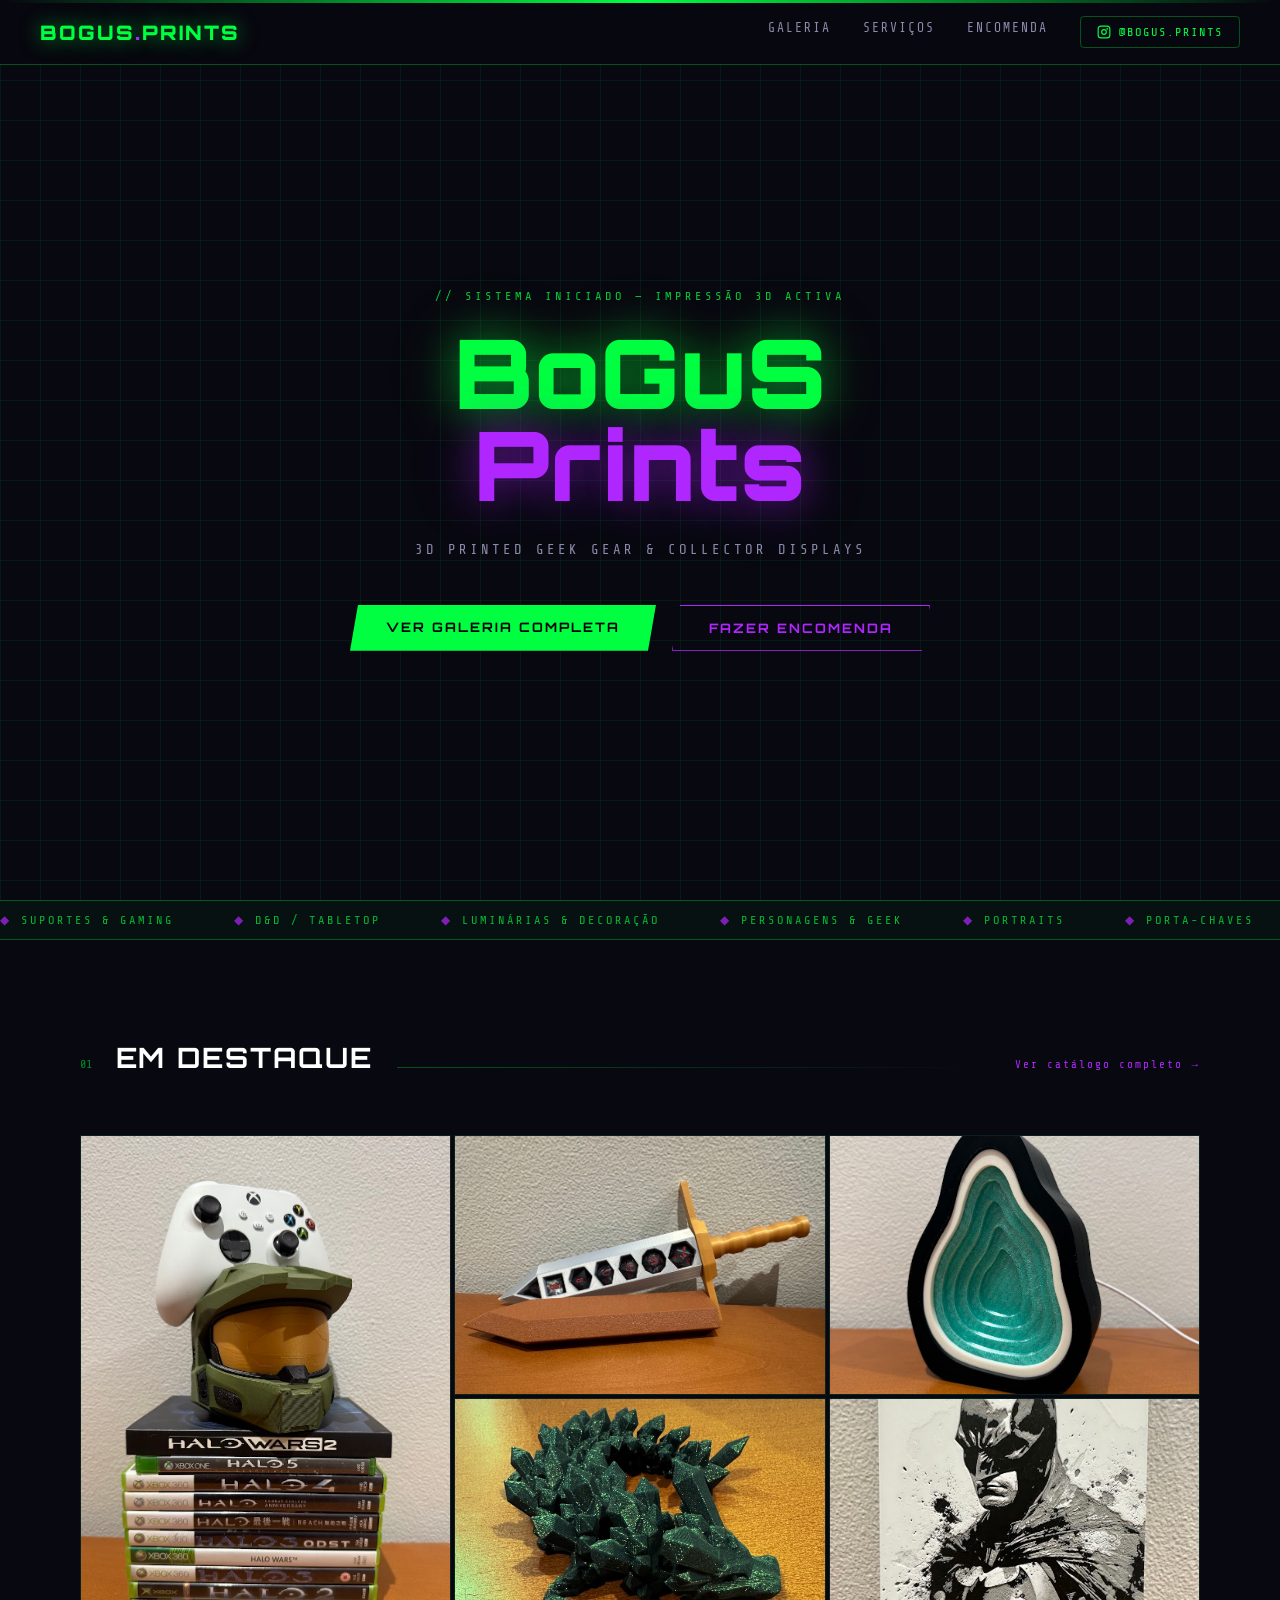
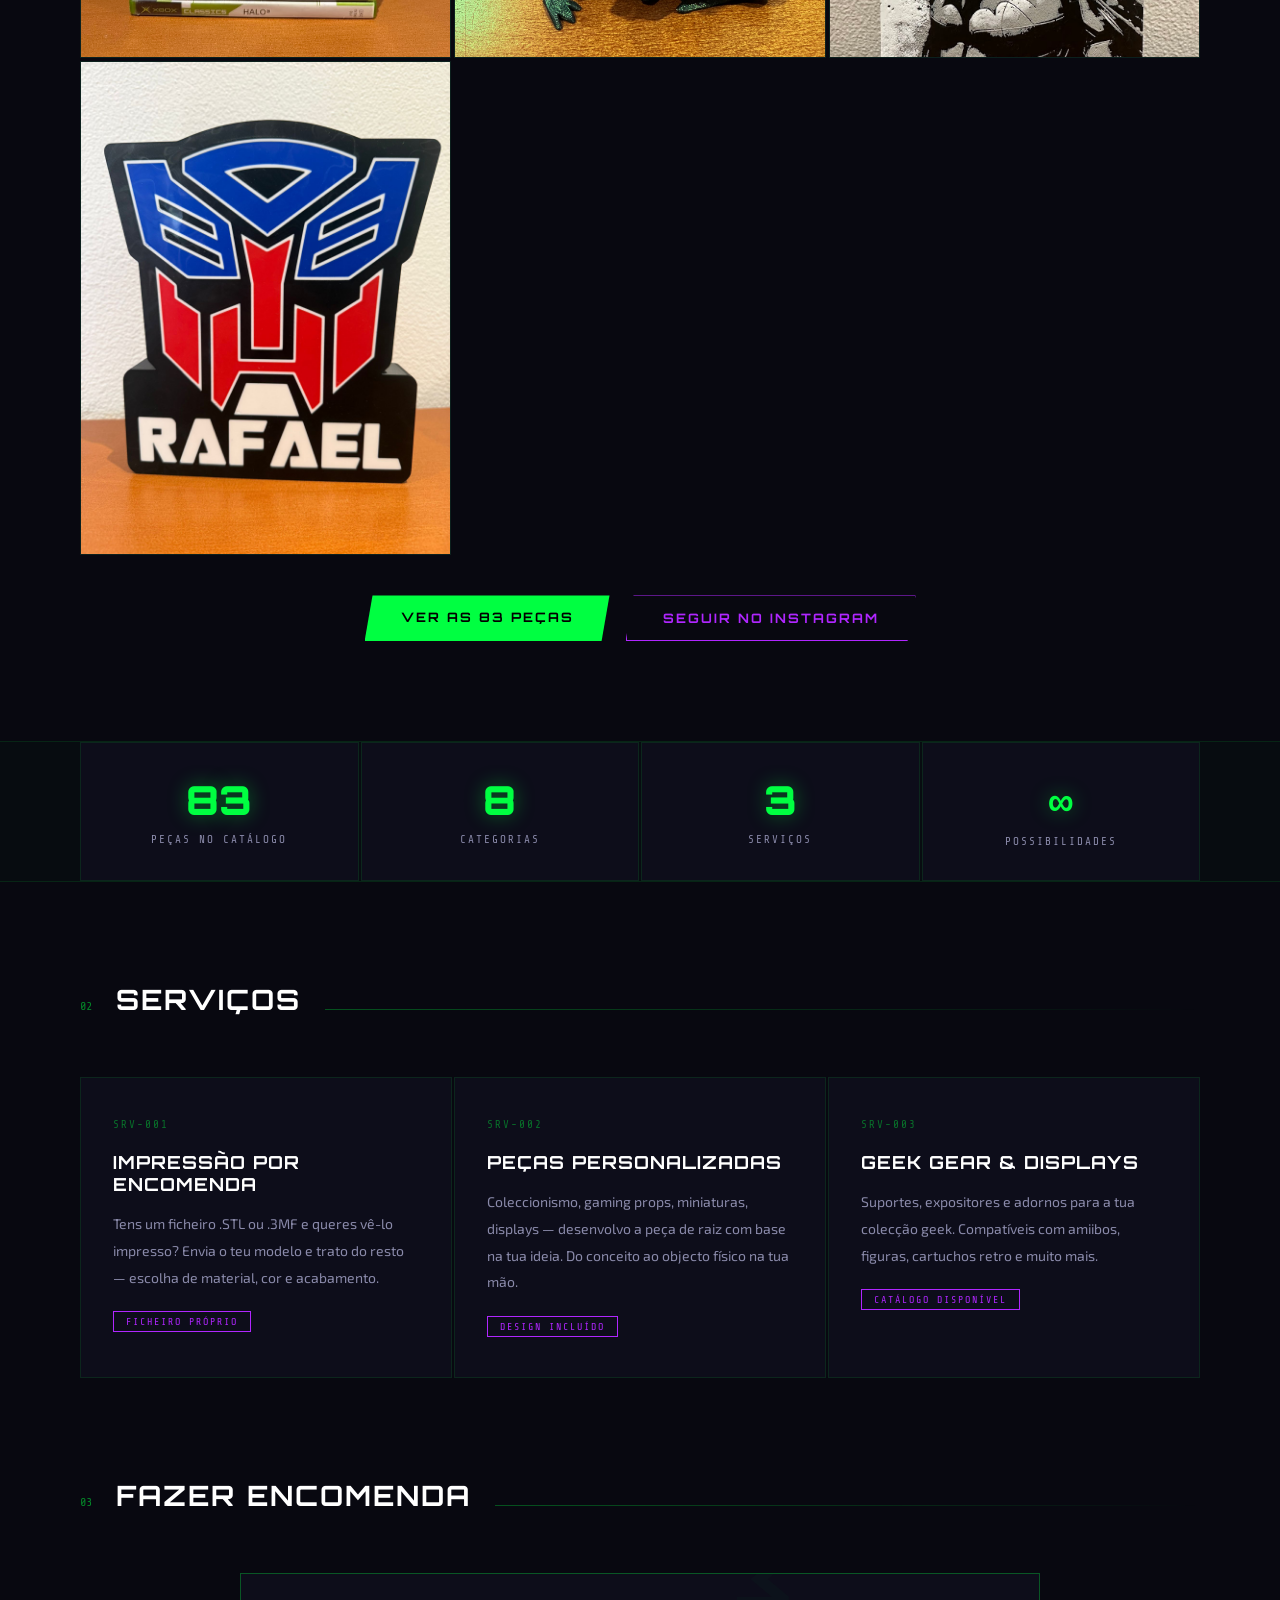
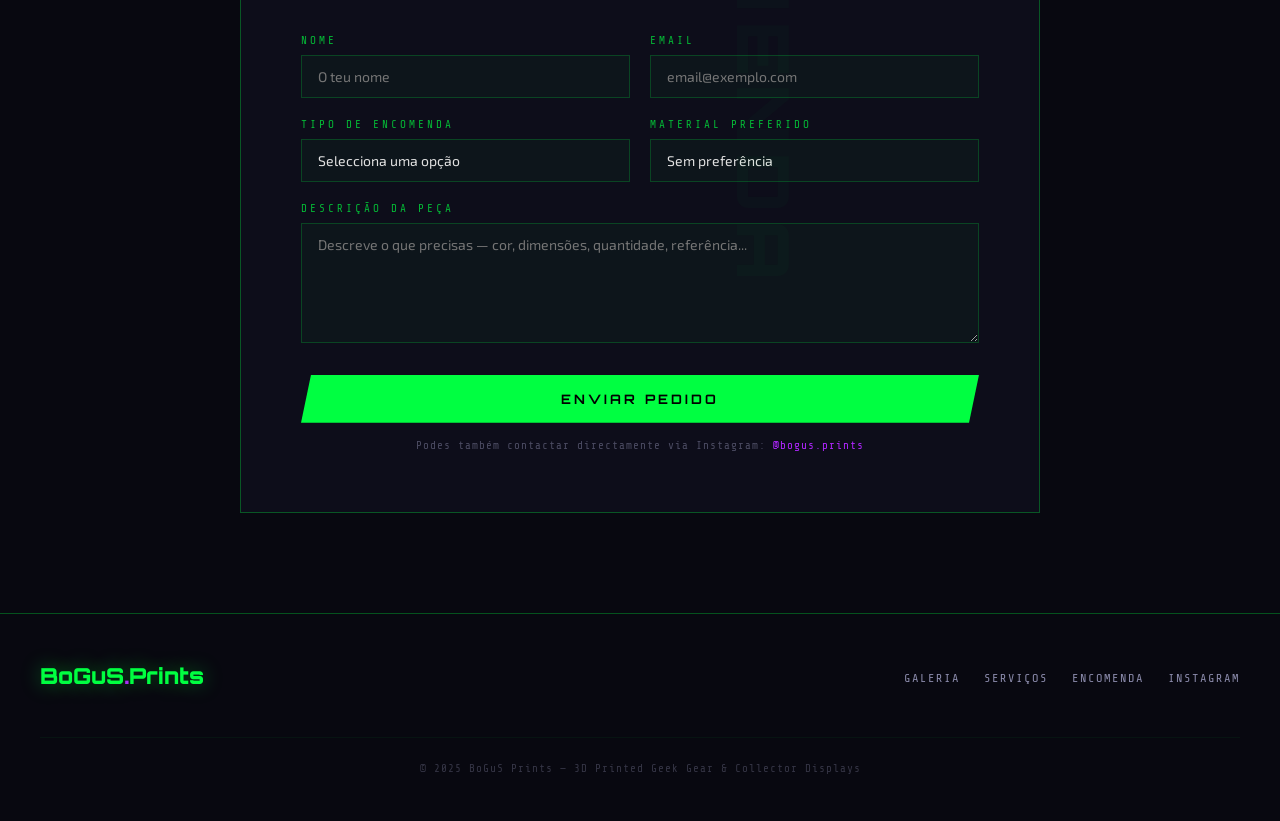
==== index.html @ c8125f7d "up" ====
<!DOCTYPE html>
<html lang="pt">
<head>
<meta charset="UTF-8">
<meta name="viewport" content="width=device-width, initial-scale=1.0">
<meta name="description" content="BoGuS Prints — 3D Printed Geek Gear & Collector Displays. Peças personalizadas, gaming props e coleccionismo em impressão 3D.">
<title>BoGuS Prints — 3D Printed Geek Gear</title>
<link href="https://fonts.googleapis.com/css2?family=Orbitron:wght@400;700;900&family=Share+Tech+Mono&family=Exo+2:wght@300;400;600&display=swap" rel="stylesheet">
<style>
  :root { --neon-green:#00FF41; --neon-purple:#B026FF; --dark-bg:#080810; --card-bg:#0d0d1a; --grid-color:rgba(0,255,65,.07); --border-glow:rgba(0,255,65,.3); --text-dim:#8a8aaa; }
  *{margin:0;padding:0;box-sizing:border-box} html{scroll-behavior:smooth}
  body{background:var(--dark-bg);color:#e0e0e0;font-family:'Exo 2',sans-serif;min-height:100vh;overflow-x:hidden}
  body::before{content:'';position:fixed;top:0;left:0;width:100%;height:100%;background-image:linear-gradient(var(--grid-color) 1px,transparent 1px),linear-gradient(90deg,var(--grid-color) 1px,transparent 1px);background-size:40px 40px;pointer-events:none;z-index:0}
  body::after{content:'';position:fixed;top:0;left:0;width:100%;height:3px;background:linear-gradient(90deg,transparent,var(--neon-green),transparent);animation:scan 4s linear infinite;pointer-events:none;z-index:999}
  @keyframes scan{0%{top:0;opacity:1}90%{opacity:.6}100%{top:100vh;opacity:0}}
  nav{position:fixed;top:0;width:100%;display:flex;justify-content:space-between;align-items:center;padding:16px 40px;background:rgba(8,8,16,.92);border-bottom:1px solid var(--border-glow);backdrop-filter:blur(10px);z-index:100}
  .nav-logo{font-family:'Orbitron',monospace;font-weight:900;font-size:20px;color:var(--neon-green);text-shadow:0 0 20px rgba(0,255,65,.6);letter-spacing:2px;text-decoration:none}
  .nav-logo span{color:var(--neon-purple)}
  nav ul{display:flex;list-style:none;gap:32px}
  nav a{font-family:'Share Tech Mono',monospace;color:var(--text-dim);text-decoration:none;font-size:13px;letter-spacing:2px;text-transform:uppercase;transition:color .2s}
  nav a:hover{color:var(--neon-green)}
  .nav-ig{display:flex;align-items:center;gap:8px;padding:8px 16px;border:1px solid var(--border-glow);border-radius:4px;color:var(--neon-green) !important;font-size:12px !important;transition:background .2s !important}
  .nav-ig:hover{background:rgba(0,255,65,.08) !important}
  .hero{position:relative;min-height:100vh;display:flex;flex-direction:column;justify-content:center;align-items:center;text-align:center;padding:120px 40px 80px;z-index:1}
  .hero-tag{font-family:'Share Tech Mono',monospace;color:var(--neon-green);font-size:12px;letter-spacing:4px;text-transform:uppercase;margin-bottom:24px;opacity:.8}
  .hero-title{font-family:'Orbitron',monospace;font-weight:900;font-size:clamp(52px,10vw,96px);line-height:.95;margin-bottom:8px}
  .hero-title .bogus{color:var(--neon-green);text-shadow:0 0 40px rgba(0,255,65,.5),0 0 80px rgba(0,255,65,.2);display:block;animation:glitch 6s infinite}
  .hero-title .prints{color:var(--neon-purple);text-shadow:0 0 40px rgba(176,38,255,.5),0 0 80px rgba(176,38,255,.2);display:block}
  @keyframes glitch{0%,95%{text-shadow:0 0 40px rgba(0,255,65,.5),0 0 80px rgba(0,255,65,.2)}96%{text-shadow:-2px 0 var(--neon-purple),2px 0 var(--neon-green);transform:translateX(2px)}97%{text-shadow:2px 0 var(--neon-purple),-2px 0 var(--neon-green);transform:translateX(-2px)}100%{text-shadow:0 0 40px rgba(0,255,65,.5),0 0 80px rgba(0,255,65,.2);transform:translateX(0)}}
  .hero-sub{font-family:'Share Tech Mono',monospace;font-size:14px;color:var(--text-dim);letter-spacing:3px;text-transform:uppercase;margin:24px 0 48px}
  .hero-cta{display:flex;gap:16px;flex-wrap:wrap;justify-content:center}
  .btn-primary{padding:14px 36px;background:var(--neon-green);color:#000;font-family:'Orbitron',monospace;font-weight:700;font-size:13px;letter-spacing:2px;text-transform:uppercase;text-decoration:none;border:none;cursor:pointer;display:inline-block;clip-path:polygon(8px 0%,100% 0%,calc(100% - 8px) 100%,0% 100%);transition:box-shadow .2s}
  .btn-primary:hover{box-shadow:0 0 30px rgba(0,255,65,.5)}
  .btn-outline{padding:14px 36px;background:transparent;color:var(--neon-purple);font-family:'Orbitron',monospace;font-weight:700;font-size:13px;letter-spacing:2px;text-transform:uppercase;text-decoration:none;border:1px solid var(--neon-purple);cursor:pointer;display:inline-block;clip-path:polygon(8px 0%,100% 0%,calc(100% - 8px) 100%,0% 100%);transition:background .2s}
  .btn-outline:hover{background:rgba(176,38,255,.1)}
  .ticker{position:relative;z-index:1;background:rgba(0,255,65,.04);border-top:1px solid var(--border-glow);border-bottom:1px solid var(--border-glow);padding:12px 0;overflow:hidden}
  .ticker-inner{display:flex;gap:60px;animation:ticker 25s linear infinite;white-space:nowrap;width:max-content}
  .ticker-item{font-family:'Share Tech Mono',monospace;font-size:12px;letter-spacing:3px;color:var(--neon-green);text-transform:uppercase;opacity:.7}
  .ticker-item::before{content:'◆ ';color:var(--neon-purple)}
  @keyframes ticker{0%{transform:translateX(0)}100%{transform:translateX(-50%)}}
  .section-wrap{position:relative;z-index:1;max-width:1200px;margin:0 auto;padding:100px 40px}
  .section-header{margin-bottom:60px;display:flex;align-items:baseline;gap:24px;flex-wrap:wrap}
  .section-num{font-family:'Share Tech Mono',monospace;font-size:12px;color:var(--neon-green);opacity:.5}
  .section-title{font-family:'Orbitron',monospace;font-weight:700;font-size:28px;color:#fff;letter-spacing:2px;text-transform:uppercase}
  .section-line{flex:1;min-width:40px;height:1px;background:linear-gradient(90deg,var(--border-glow),transparent)}
  .section-link{font-family:'Share Tech Mono',monospace;font-size:11px;color:var(--neon-purple);text-decoration:none;white-space:nowrap;letter-spacing:2px;transition:opacity .2s}
  .section-link:hover{opacity:.7}

  /* DESTAQUE GRID */
  .destaque-grid{display:grid;grid-template-columns:repeat(3,1fr);grid-template-rows:repeat(2,260px);gap:3px}
  .destaque-item{position:relative;background:var(--card-bg);border:1px solid rgba(0,255,65,.08);overflow:hidden;cursor:pointer;transition:border-color .3s}
  .destaque-item:first-child{grid-row:span 2}
  .destaque-item:hover{border-color:var(--border-glow)}
  .destaque-item img{width:100%;height:100%;object-fit:cover;display:block;transition:transform .4s}
  .destaque-item:hover img{transform:scale(1.06)}
  .destaque-overlay{position:absolute;inset:0;background:rgba(8,8,16,.8);display:flex;flex-direction:column;align-items:center;justify-content:center;gap:6px;opacity:0;transition:opacity .3s}
  .destaque-item:hover .destaque-overlay{opacity:1}
  .destaque-cat{font-family:'Share Tech Mono',monospace;font-size:10px;color:var(--neon-purple);letter-spacing:3px;text-transform:uppercase}
  .destaque-title{font-family:'Orbitron',monospace;font-size:14px;color:var(--neon-green);letter-spacing:1px;text-transform:uppercase;text-align:center;padding:0 12px}
  .destaque-cta{text-align:center;margin-top:40px;display:flex;gap:16px;justify-content:center;flex-wrap:wrap}

  /* STATS */
  .stats-grid{display:grid;grid-template-columns:repeat(4,1fr);gap:2px;margin-bottom:0}
  .stat-card{background:var(--card-bg);border:1px solid rgba(0,255,65,.1);padding:32px 24px;text-align:center}
  .stat-num{font-family:'Orbitron',monospace;font-weight:900;font-size:40px;color:var(--neon-green);text-shadow:0 0 20px rgba(0,255,65,.4)}
  .stat-label{font-family:'Share Tech Mono',monospace;font-size:11px;color:var(--text-dim);letter-spacing:2px;text-transform:uppercase;margin-top:8px}

  /* SERVICES */
  .services-grid{display:grid;grid-template-columns:repeat(auto-fill,minmax(300px,1fr));gap:2px}
  .service-card{background:var(--card-bg);border:1px solid rgba(0,255,65,.1);padding:40px 32px;position:relative;transition:border-color .3s;overflow:hidden}
  .service-card::before{content:'';position:absolute;top:0;left:0;width:3px;height:0;background:var(--neon-green);transition:height .4s ease}
  .service-card:hover{border-color:var(--border-glow)}
  .service-card:hover::before{height:100%}
  .service-num{font-family:'Share Tech Mono',monospace;font-size:11px;color:var(--neon-green);opacity:.4;letter-spacing:2px;margin-bottom:20px}
  .service-title{font-family:'Orbitron',monospace;font-weight:700;font-size:18px;color:#fff;letter-spacing:1px;text-transform:uppercase;margin-bottom:16px}
  .service-desc{font-size:14px;color:var(--text-dim);line-height:1.9}
  .service-tag{display:inline-block;margin-top:20px;padding:4px 12px;border:1px solid var(--neon-purple);font-family:'Share Tech Mono',monospace;font-size:10px;color:var(--neon-purple);letter-spacing:2px;text-transform:uppercase}

  /* ORDER */
  .order-box{background:var(--card-bg);border:1px solid var(--border-glow);padding:60px;position:relative;overflow:hidden;max-width:800px;margin:0 auto}
  .order-box::after{content:'ENCOMENDA';position:absolute;right:-30px;top:50%;transform:rotate(90deg) translateX(-50%);font-family:'Orbitron',monospace;font-size:72px;font-weight:900;color:rgba(0,255,65,.025);letter-spacing:8px;white-space:nowrap;pointer-events:none}
  .form-row{display:grid;grid-template-columns:1fr 1fr;gap:20px;margin-bottom:20px}
  .form-group{display:flex;flex-direction:column;gap:8px}
  .form-group.full{grid-column:1/-1}
  label{font-family:'Share Tech Mono',monospace;font-size:11px;color:var(--neon-green);letter-spacing:3px;text-transform:uppercase;opacity:.7}
  input,textarea,select{background:rgba(0,255,65,.03);border:1px solid rgba(0,255,65,.2);color:#e0e0e0;padding:12px 16px;font-family:'Exo 2',sans-serif;font-size:14px;outline:none;transition:border-color .2s;width:100%;appearance:none}
  input:focus,textarea:focus,select:focus{border-color:var(--neon-green);background:rgba(0,255,65,.05)}
  select option{background:#0d0d1a;color:#e0e0e0}
  textarea{height:120px;resize:vertical}
  .submit-btn{margin-top:32px;padding:16px 48px;background:var(--neon-green);color:#000;font-family:'Orbitron',monospace;font-weight:700;font-size:13px;letter-spacing:3px;text-transform:uppercase;border:none;cursor:pointer;clip-path:polygon(10px 0%,100% 0%,calc(100% - 10px) 100%,0% 100%);transition:box-shadow .2s;width:100%}
  .submit-btn:hover{box-shadow:0 0 40px rgba(0,255,65,.4)}
  .form-note{margin-top:16px;font-family:'Share Tech Mono',monospace;font-size:11px;color:rgba(138,138,170,.5);text-align:center;letter-spacing:1px}
  footer{position:relative;z-index:1;border-top:1px solid var(--border-glow);padding:48px 40px;display:flex;justify-content:space-between;align-items:center;flex-wrap:wrap;gap:24px}
  .footer-logo{font-family:'Orbitron',monospace;font-weight:900;font-size:22px;color:var(--neon-green);text-shadow:0 0 20px rgba(0,255,65,.4);text-decoration:none}
  .footer-logo span{color:var(--neon-purple)}
  .footer-links{display:flex;gap:24px;list-style:none;flex-wrap:wrap}
  .footer-links a{font-family:'Share Tech Mono',monospace;font-size:12px;color:var(--text-dim);text-decoration:none;letter-spacing:2px;text-transform:uppercase;transition:color .2s}
  .footer-links a:hover{color:var(--neon-green)}
  .footer-copy{font-family:'Share Tech Mono',monospace;font-size:11px;color:rgba(138,138,170,.35);letter-spacing:1px;width:100%;text-align:center;margin-top:24px;border-top:1px solid rgba(0,255,65,.05);padding-top:24px}
  .toast{position:fixed;bottom:32px;right:32px;background:var(--card-bg);border:1px solid var(--neon-green);padding:16px 24px;font-family:'Share Tech Mono',monospace;font-size:13px;color:var(--neon-green);letter-spacing:1px;z-index:9999;transform:translateY(100px);opacity:0;transition:all .3s}
  .toast.show{transform:translateY(0);opacity:1}
  @media(max-width:768px){
    nav{padding:12px 20px} nav ul{display:none}
    .section-wrap{padding:60px 20px}
    .destaque-grid{grid-template-columns:1fr 1fr;grid-template-rows:auto}
    .destaque-item:first-child{grid-row:span 1}
    .stats-grid{grid-template-columns:repeat(2,1fr)}
    .order-box{padding:32px 20px} .order-box::after{display:none}
    .form-row{grid-template-columns:1fr}
    footer{padding:32px 20px}
  }
  @media(max-width:480px){.destaque-grid{grid-template-columns:1fr}}
</style>
</head>
<body>

<nav>
  <a href="#" class="nav-logo">BoGuS<span>.</span>Prints</a>
  <ul>
    <li><a href="galeria.html">Galeria</a></li>
    <li><a href="#servicos">Serviços</a></li>
    <li><a href="#encomenda">Encomenda</a></li>
    <li>
      <a href="https://www.instagram.com/bogus.prints/" target="_blank" rel="noopener" class="nav-ig">
        <svg width="14" height="14" viewBox="0 0 24 24" fill="none" stroke="currentColor" stroke-width="2"><rect x="2" y="2" width="20" height="20" rx="5"/><circle cx="12" cy="12" r="4"/><circle cx="17.5" cy="6.5" r="1.5" fill="currentColor" stroke="none"/></svg>
        @bogus.prints
      </a>
    </li>
  </ul>
</nav>

<section class="hero">
  <p class="hero-tag">// Sistema iniciado — impressão 3D activa</p>
  <h1 class="hero-title"><span class="bogus">BoGuS</span><span class="prints">Prints</span></h1>
  <p class="hero-sub">3D Printed Geek Gear &amp; Collector Displays</p>
  <div class="hero-cta">
    <a href="galeria.html" class="btn-primary">Ver Galeria Completa</a>
    <a href="#encomenda" class="btn-outline">Fazer Encomenda</a>
  </div>
</section>

<div class="ticker">
  <div class="ticker-inner">
    <span class="ticker-item">Suportes & Gaming</span><span class="ticker-item">D&D / Tabletop</span>
    <span class="ticker-item">Luminárias & Decoração</span><span class="ticker-item">Personagens & Geek</span>
    <span class="ticker-item">Portraits</span><span class="ticker-item">Porta-chaves</span>
    <span class="ticker-item">Presentes Personalizados</span><span class="ticker-item">83 Peças no Catálogo</span>
    <span class="ticker-item">Suportes & Gaming</span><span class="ticker-item">D&D / Tabletop</span>
    <span class="ticker-item">Luminárias & Decoração</span><span class="ticker-item">Personagens & Geek</span>
    <span class="ticker-item">Portraits</span><span class="ticker-item">Porta-chaves</span>
    <span class="ticker-item">Presentes Personalizados</span><span class="ticker-item">83 Peças no Catálogo</span>
  </div>
</div>

<!-- DESTAQUES -->
<div class="section-wrap">
  <div class="section-header">
    <span class="section-num">01</span>
    <h2 class="section-title">Em Destaque</h2>
    <div class="section-line"></div>
    <a href="galeria.html" class="section-link">Ver catálogo completo →</a>
  </div>
  <div class="destaque-grid" id="destaque-grid">
    <div style="grid-column:1/-1;padding:60px;text-align:center;font-family:'Share Tech Mono',monospace;font-size:13px;color:var(--text-dim);letter-spacing:2px;">A carregar destaques...</div>
  </div>
  <div class="destaque-cta">
    <a href="galeria.html" class="btn-primary">Ver as 83 Peças</a>
    <a href="https://www.instagram.com/bogus.prints/" target="_blank" rel="noopener" class="btn-outline">Seguir no Instagram</a>
  </div>
</div>

<!-- STATS -->
<div style="position:relative;z-index:1;background:rgba(0,255,65,.02);border-top:1px solid rgba(0,255,65,.1);border-bottom:1px solid rgba(0,255,65,.1);padding:0;">
  <div style="max-width:1200px;margin:0 auto;padding:0 40px;">
    <div class="stats-grid">
      <div class="stat-card"><div class="stat-num">83</div><div class="stat-label">Peças no catálogo</div></div>
      <div class="stat-card"><div class="stat-num">8</div><div class="stat-label">Categorias</div></div>
      <div class="stat-card"><div class="stat-num">3</div><div class="stat-label">Serviços</div></div>
      <div class="stat-card"><div class="stat-num">∞</div><div class="stat-label">Possibilidades</div></div>
    </div>
  </div>
</div>

<!-- SERVIÇOS -->
<div id="servicos" class="section-wrap">
  <div class="section-header">
    <span class="section-num">02</span>
    <h2 class="section-title">Serviços</h2>
    <div class="section-line"></div>
  </div>
  <div class="services-grid">
    <div class="service-card">
      <p class="service-num">SRV-001</p>
      <h3 class="service-title">Impressão por Encomenda</h3>
      <p class="service-desc">Tens um ficheiro .STL ou .3MF e queres vê-lo impresso? Envia o teu modelo e trato do resto — escolha de material, cor e acabamento.</p>
      <span class="service-tag">Ficheiro próprio</span>
    </div>
    <div class="service-card">
      <p class="service-num">SRV-002</p>
      <h3 class="service-title">Peças Personalizadas</h3>
      <p class="service-desc">Coleccionismo, gaming props, miniaturas, displays — desenvolvo a peça de raiz com base na tua ideia. Do conceito ao objecto físico na tua mão.</p>
      <span class="service-tag">Design incluído</span>
    </div>
    <div class="service-card">
      <p class="service-num">SRV-003</p>
      <h3 class="service-title">Geek Gear &amp; Displays</h3>
      <p class="service-desc">Suportes, expositores e adornos para a tua colecção geek. Compatíveis com amiibos, figuras, cartuchos retro e muito mais.</p>
      <span class="service-tag">Catálogo disponível</span>
    </div>
  </div>
</div>

<!-- ENCOMENDA -->
<div id="encomenda" class="section-wrap" style="padding-top:0;">
  <div class="section-header">
    <span class="section-num">03</span>
    <h2 class="section-title">Fazer Encomenda</h2>
    <div class="section-line"></div>
  </div>
  <div class="order-box">
    <div class="form-row">
      <div class="form-group"><label for="nome">Nome</label><input type="text" id="nome" placeholder="O teu nome" autocomplete="name"></div>
      <div class="form-group"><label for="email">Email</label><input type="email" id="email" placeholder="email@exemplo.com" autocomplete="email"></div>
    </div>
    <div class="form-row">
      <div class="form-group">
        <label for="tipo">Tipo de Encomenda</label>
        <select id="tipo">
          <option value="">Selecciona uma opção</option>
          <option>Impressão de ficheiro próprio</option>
          <option>Peça personalizada</option>
          <option>Geek Gear / Display</option>
          <option>Outro</option>
        </select>
      </div>
      <div class="form-group">
        <label for="material">Material Preferido</label>
        <select id="material">
          <option value="">Sem preferência</option>
          <option>PLA</option><option>PETG</option><option>ABS</option><option>TPU (Flexível)</option><option>ASA</option>
        </select>
      </div>
    </div>
    <div class="form-group full" style="margin-bottom:0;">
      <label for="descricao">Descrição da Peça</label>
      <textarea id="descricao" placeholder="Descreve o que precisas — cor, dimensões, quantidade, referência..."></textarea>
    </div>
    <button class="submit-btn" onclick="submitOrder()">Enviar Pedido</button>
    <p class="form-note">Podes também contactar directamente via Instagram: <a href="https://www.instagram.com/bogus.prints/" target="_blank" rel="noopener" style="color:var(--neon-purple);text-decoration:none;">@bogus.prints</a></p>
  </div>
</div>

<footer>
  <a href="#" class="footer-logo">BoGuS<span>.</span>Prints</a>
  <ul class="footer-links">
    <li><a href="galeria.html">Galeria</a></li>
    <li><a href="#servicos">Serviços</a></li>
    <li><a href="#encomenda">Encomenda</a></li>
    <li><a href="https://www.instagram.com/bogus.prints/" target="_blank" rel="noopener">Instagram</a></li>
  </ul>
  <p class="footer-copy">© 2025 BoGuS Prints — 3D Printed Geek Gear &amp; Collector Displays</p>
</footer>

<div class="toast" id="toast">Pedido preparado! A redirecionar para Instagram...</div>

<script>
const DESTAQUES = [
  { ficheiro:'Capacete-Halo-Suporte-Controlos.jpg', titulo:'Capacete Halo', categoria:'Suportes & Gaming' },
  { ficheiro:'D&D-Espada-Dados.jpg',                titulo:'D&D Espada de Dados', categoria:'D&D / Tabletop' },
  { ficheiro:'Candeeiro-Geode.jpg',                 titulo:'Candeeiro Geode', categoria:'Luminárias & Decoração' },
  { ficheiro:'Cristal-Dragon.jpg',                  titulo:'Cristal Dragon', categoria:'Personagens & Geek' },
  { ficheiro:'Portrait-Batman.jpg',                 titulo:'Portrait Batman', categoria:'Portraits' },
  { ficheiro:'Luminaria-Transformers-Personalizavel.jpg', titulo:'Luminária Transformers', categoria:'Luminárias & Decoração' }
];

function carregarDestaques() {
  const grid = document.getElementById('destaque-grid');
  grid.innerHTML = '';
  DESTAQUES.forEach((item, idx) => {
    const div = document.createElement('div');
    div.className = 'destaque-item';
    if (idx === 0) div.style.gridRow = 'span 2';
    div.innerHTML = `
      <img src="img/${item.ficheiro}" alt="${item.titulo}" loading="lazy">
      <div class="destaque-overlay">
        <span class="destaque-cat">${item.categoria}</span>
        <span class="destaque-title">${item.titulo}</span>
      </div>`;
    div.addEventListener('click', () => { window.location.href = 'galeria.html'; });
    grid.appendChild(div);
  });
}

function submitOrder() {
  const nome  = document.getElementById('nome').value.trim();
  const email = document.getElementById('email').value.trim();
  const tipo  = document.getElementById('tipo').value;
  const desc  = document.getElementById('descricao').value.trim();
  if (!nome || !email || !tipo || !desc) { alert('Por favor preenche todos os campos obrigatórios.'); return; }
  const toast = document.getElementById('toast');
  toast.classList.add('show');
  setTimeout(() => { toast.classList.remove('show'); window.open('https://www.instagram.com/bogus.prints/', '_blank'); }, 1800);
}

carregarDestaques();
</script>
</body>
</html>
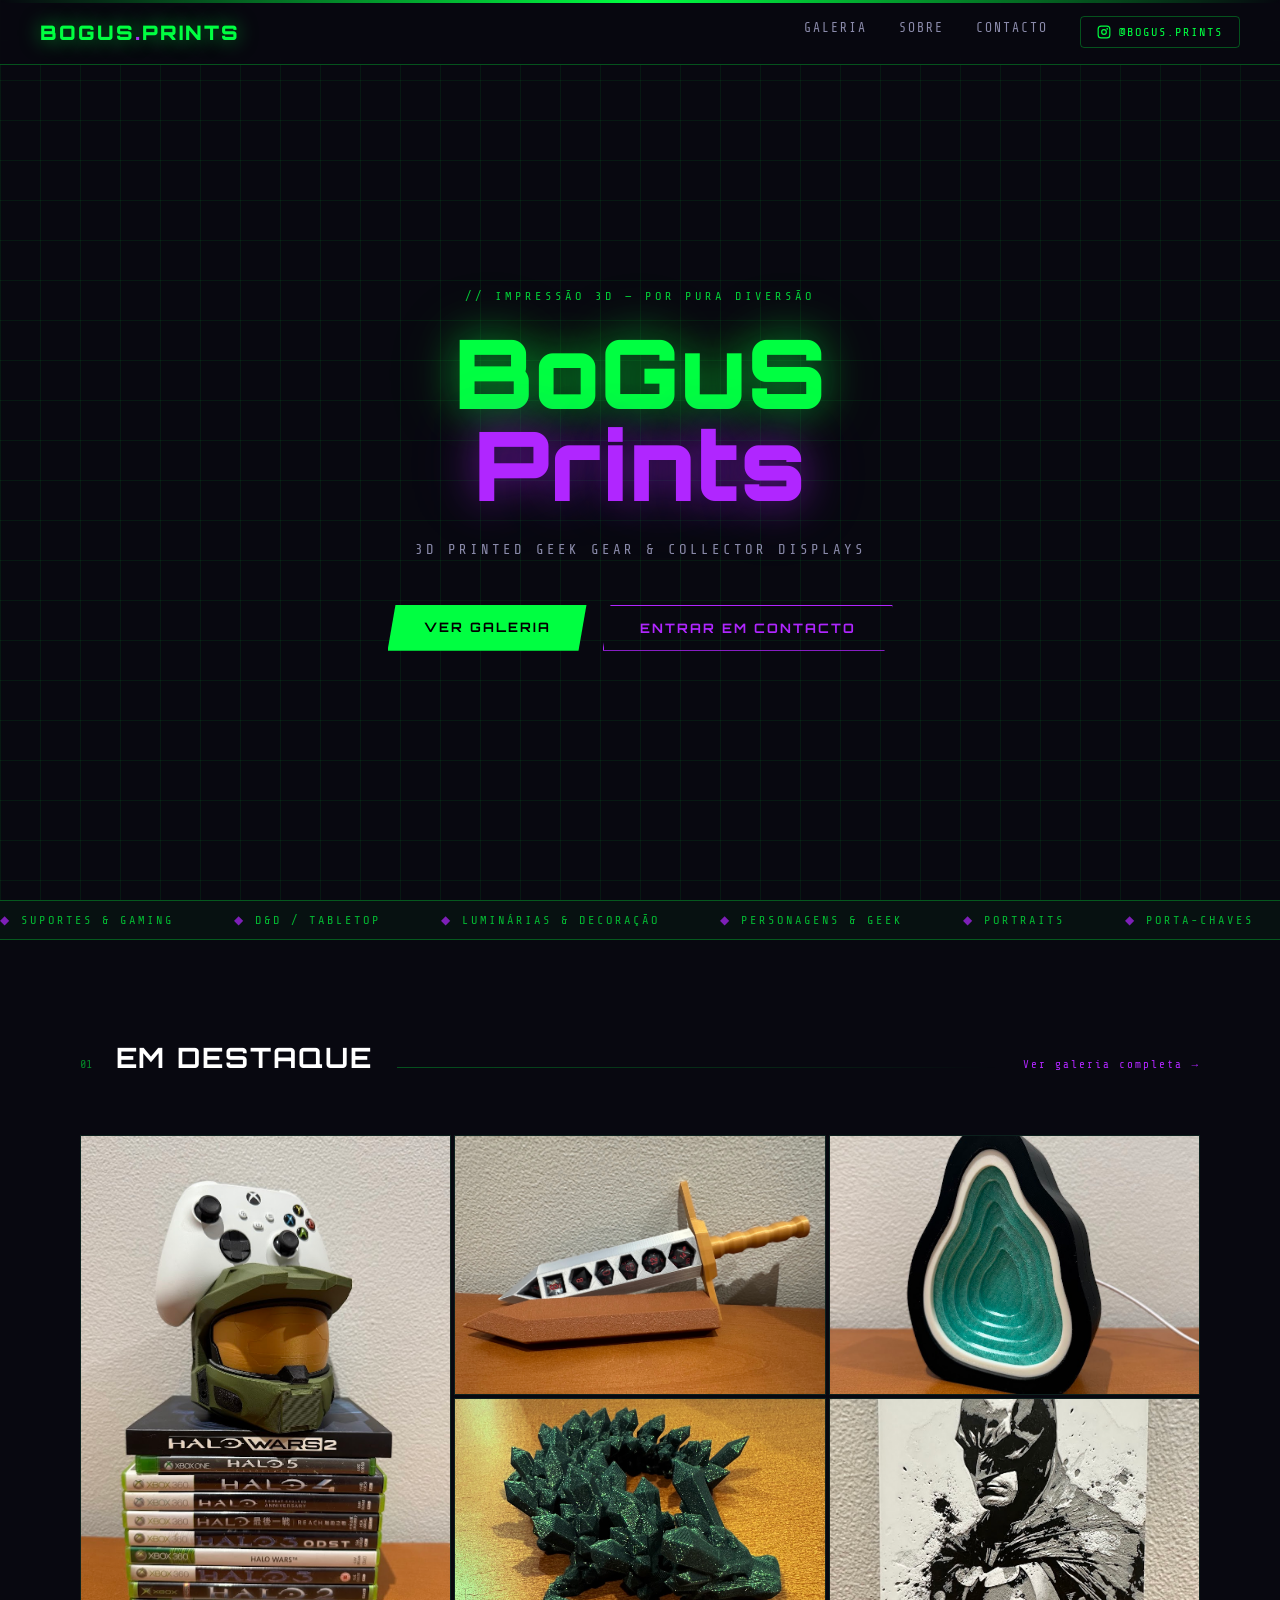
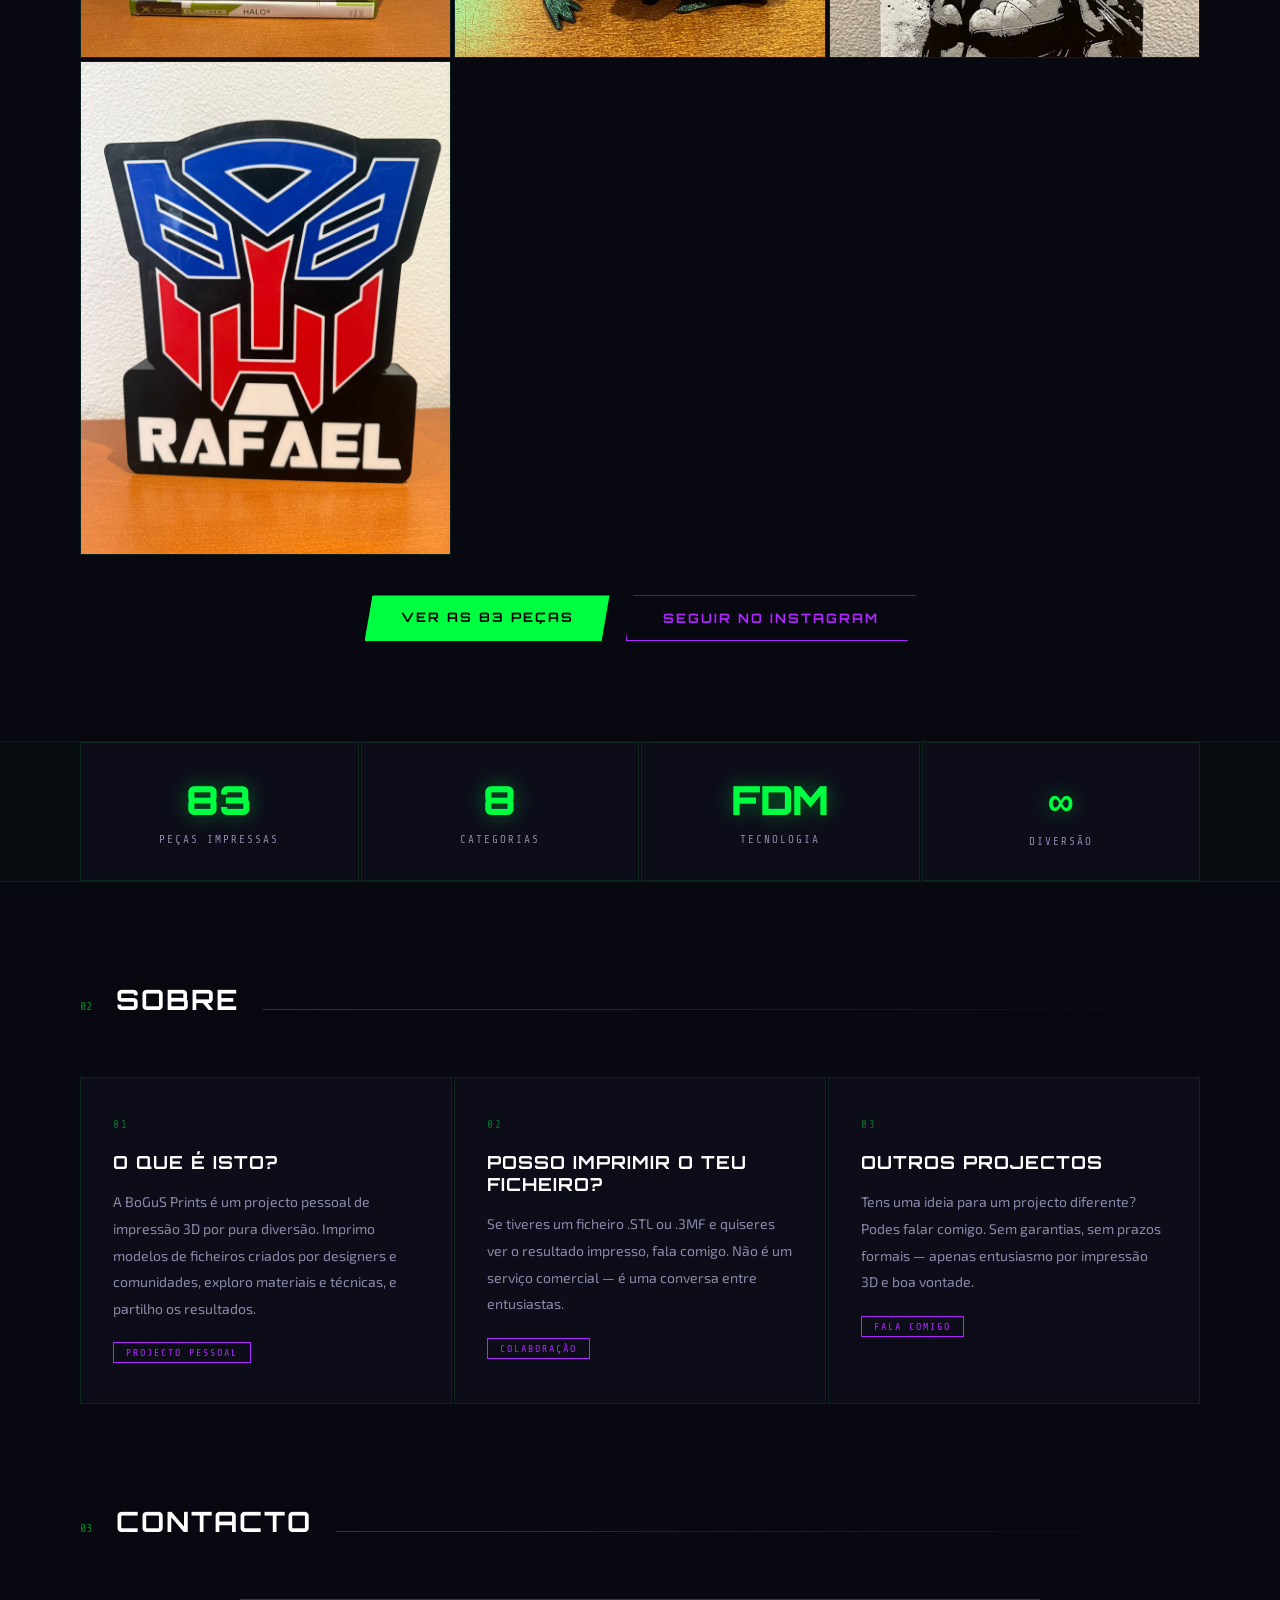
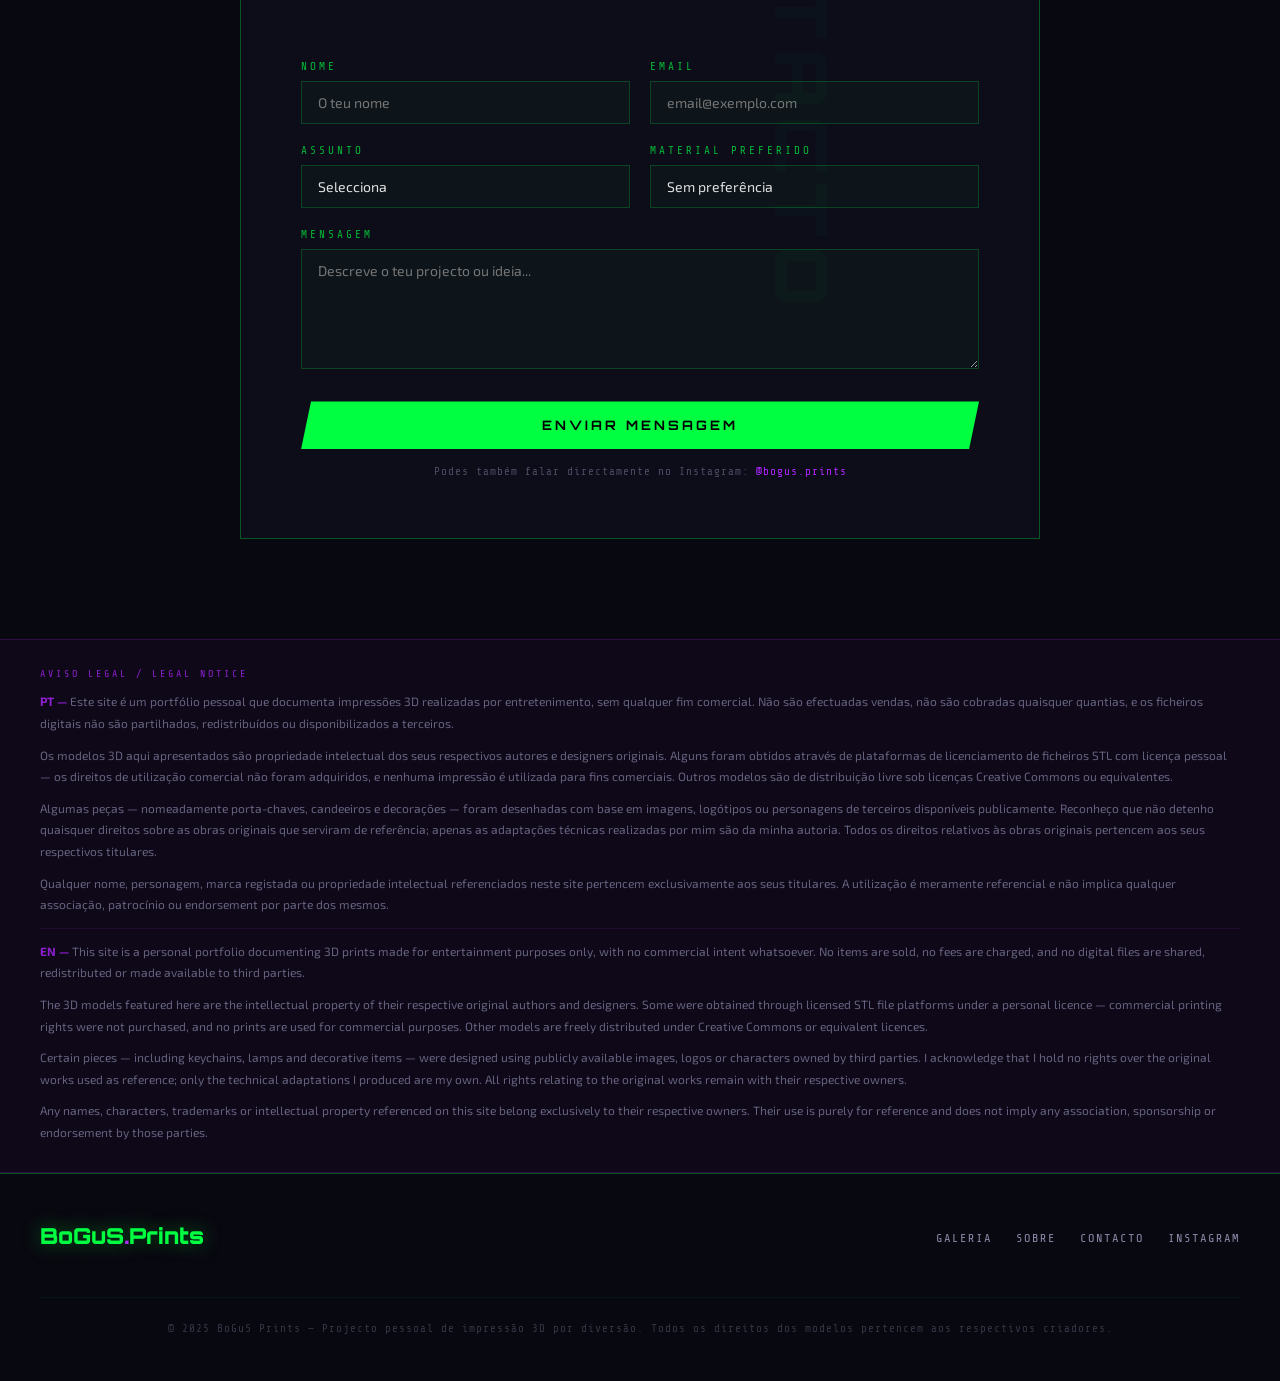
==== commit f0c350b1: "Add files via upload" ====
--- a/index.html
+++ b/index.html
@@ -3,7 +3,7 @@
 <head>
 <meta charset="UTF-8">
 <meta name="viewport" content="width=device-width, initial-scale=1.0">
-<meta name="description" content="BoGuS Prints — 3D Printed Geek Gear & Collector Displays. Peças personalizadas, gaming props e coleccionismo em impressão 3D.">
+<meta name="description" content="BoGuS Prints — 3D Printed Geek Gear & Collector Displays. Impressão 3D por diversão.">
 <title>BoGuS Prints — 3D Printed Geek Gear</title>
 <link href="https://fonts.googleapis.com/css2?family=Orbitron:wght@400;700;900&family=Share+Tech+Mono&family=Exo+2:wght@300;400;600&display=swap" rel="stylesheet">
 <style>
@@ -45,8 +45,6 @@
   .section-line{flex:1;min-width:40px;height:1px;background:linear-gradient(90deg,var(--border-glow),transparent)}
   .section-link{font-family:'Share Tech Mono',monospace;font-size:11px;color:var(--neon-purple);text-decoration:none;white-space:nowrap;letter-spacing:2px;transition:opacity .2s}
   .section-link:hover{opacity:.7}
-
-  /* DESTAQUE GRID */
   .destaque-grid{display:grid;grid-template-columns:repeat(3,1fr);grid-template-rows:repeat(2,260px);gap:3px}
   .destaque-item{position:relative;background:var(--card-bg);border:1px solid rgba(0,255,65,.08);overflow:hidden;cursor:pointer;transition:border-color .3s}
   .destaque-item:first-child{grid-row:span 2}
@@ -58,27 +56,21 @@
   .destaque-cat{font-family:'Share Tech Mono',monospace;font-size:10px;color:var(--neon-purple);letter-spacing:3px;text-transform:uppercase}
   .destaque-title{font-family:'Orbitron',monospace;font-size:14px;color:var(--neon-green);letter-spacing:1px;text-transform:uppercase;text-align:center;padding:0 12px}
   .destaque-cta{text-align:center;margin-top:40px;display:flex;gap:16px;justify-content:center;flex-wrap:wrap}
-
-  /* STATS */
-  .stats-grid{display:grid;grid-template-columns:repeat(4,1fr);gap:2px;margin-bottom:0}
+  .stats-grid{display:grid;grid-template-columns:repeat(4,1fr);gap:2px}
   .stat-card{background:var(--card-bg);border:1px solid rgba(0,255,65,.1);padding:32px 24px;text-align:center}
   .stat-num{font-family:'Orbitron',monospace;font-weight:900;font-size:40px;color:var(--neon-green);text-shadow:0 0 20px rgba(0,255,65,.4)}
   .stat-label{font-family:'Share Tech Mono',monospace;font-size:11px;color:var(--text-dim);letter-spacing:2px;text-transform:uppercase;margin-top:8px}
-
-  /* SERVICES */
-  .services-grid{display:grid;grid-template-columns:repeat(auto-fill,minmax(300px,1fr));gap:2px}
-  .service-card{background:var(--card-bg);border:1px solid rgba(0,255,65,.1);padding:40px 32px;position:relative;transition:border-color .3s;overflow:hidden}
-  .service-card::before{content:'';position:absolute;top:0;left:0;width:3px;height:0;background:var(--neon-green);transition:height .4s ease}
-  .service-card:hover{border-color:var(--border-glow)}
-  .service-card:hover::before{height:100%}
-  .service-num{font-family:'Share Tech Mono',monospace;font-size:11px;color:var(--neon-green);opacity:.4;letter-spacing:2px;margin-bottom:20px}
-  .service-title{font-family:'Orbitron',monospace;font-weight:700;font-size:18px;color:#fff;letter-spacing:1px;text-transform:uppercase;margin-bottom:16px}
-  .service-desc{font-size:14px;color:var(--text-dim);line-height:1.9}
-  .service-tag{display:inline-block;margin-top:20px;padding:4px 12px;border:1px solid var(--neon-purple);font-family:'Share Tech Mono',monospace;font-size:10px;color:var(--neon-purple);letter-spacing:2px;text-transform:uppercase}
-
-  /* ORDER */
-  .order-box{background:var(--card-bg);border:1px solid var(--border-glow);padding:60px;position:relative;overflow:hidden;max-width:800px;margin:0 auto}
-  .order-box::after{content:'ENCOMENDA';position:absolute;right:-30px;top:50%;transform:rotate(90deg) translateX(-50%);font-family:'Orbitron',monospace;font-size:72px;font-weight:900;color:rgba(0,255,65,.025);letter-spacing:8px;white-space:nowrap;pointer-events:none}
+  .about-grid{display:grid;grid-template-columns:repeat(auto-fill,minmax(300px,1fr));gap:2px}
+  .about-card{background:var(--card-bg);border:1px solid rgba(0,255,65,.1);padding:40px 32px;position:relative;transition:border-color .3s;overflow:hidden}
+  .about-card::before{content:'';position:absolute;top:0;left:0;width:3px;height:0;background:var(--neon-green);transition:height .4s ease}
+  .about-card:hover{border-color:var(--border-glow)}
+  .about-card:hover::before{height:100%}
+  .about-num{font-family:'Share Tech Mono',monospace;font-size:11px;color:var(--neon-green);opacity:.4;letter-spacing:2px;margin-bottom:20px}
+  .about-title{font-family:'Orbitron',monospace;font-weight:700;font-size:18px;color:#fff;letter-spacing:1px;text-transform:uppercase;margin-bottom:16px}
+  .about-desc{font-size:14px;color:var(--text-dim);line-height:1.9}
+  .about-tag{display:inline-block;margin-top:20px;padding:4px 12px;border:1px solid var(--neon-purple);font-family:'Share Tech Mono',monospace;font-size:10px;color:var(--neon-purple);letter-spacing:2px;text-transform:uppercase}
+  .contact-box{background:var(--card-bg);border:1px solid var(--border-glow);padding:60px;position:relative;overflow:hidden;max-width:800px;margin:0 auto}
+  .contact-box::after{content:'CONTACTO';position:absolute;right:-30px;top:50%;transform:rotate(90deg) translateX(-50%);font-family:'Orbitron',monospace;font-size:72px;font-weight:900;color:rgba(0,255,65,.025);letter-spacing:8px;white-space:nowrap;pointer-events:none}
   .form-row{display:grid;grid-template-columns:1fr 1fr;gap:20px;margin-bottom:20px}
   .form-group{display:flex;flex-direction:column;gap:8px}
   .form-group.full{grid-column:1/-1}
@@ -90,6 +82,15 @@
   .submit-btn{margin-top:32px;padding:16px 48px;background:var(--neon-green);color:#000;font-family:'Orbitron',monospace;font-weight:700;font-size:13px;letter-spacing:3px;text-transform:uppercase;border:none;cursor:pointer;clip-path:polygon(10px 0%,100% 0%,calc(100% - 10px) 100%,0% 100%);transition:box-shadow .2s;width:100%}
   .submit-btn:hover{box-shadow:0 0 40px rgba(0,255,65,.4)}
   .form-note{margin-top:16px;font-family:'Share Tech Mono',monospace;font-size:11px;color:rgba(138,138,170,.5);text-align:center;letter-spacing:1px}
+
+  /* DISCLAIMER */
+  .disclaimer-bar{position:relative;z-index:1;background:rgba(176,38,255,.04);border-top:1px solid rgba(176,38,255,.2);border-bottom:1px solid rgba(176,38,255,.2);padding:28px 40px}
+  .disclaimer-inner{max-width:1200px;margin:0 auto}
+  .disclaimer-label{font-family:'Share Tech Mono',monospace;font-size:10px;color:var(--neon-purple);letter-spacing:3px;text-transform:uppercase;margin-bottom:12px;opacity:.8}
+  .disclaimer-text{font-family:'Exo 2',sans-serif;font-size:12px;color:rgba(138,138,170,.7);line-height:1.8;margin-bottom:10px}
+  .disclaimer-text:last-child{margin-bottom:0}
+  .disclaimer-divider{width:100%;height:1px;background:rgba(176,38,255,.1);margin:12px 0}
+
   footer{position:relative;z-index:1;border-top:1px solid var(--border-glow);padding:48px 40px;display:flex;justify-content:space-between;align-items:center;flex-wrap:wrap;gap:24px}
   .footer-logo{font-family:'Orbitron',monospace;font-weight:900;font-size:22px;color:var(--neon-green);text-shadow:0 0 20px rgba(0,255,65,.4);text-decoration:none}
   .footer-logo span{color:var(--neon-purple)}
@@ -105,8 +106,9 @@
     .destaque-grid{grid-template-columns:1fr 1fr;grid-template-rows:auto}
     .destaque-item:first-child{grid-row:span 1}
     .stats-grid{grid-template-columns:repeat(2,1fr)}
-    .order-box{padding:32px 20px} .order-box::after{display:none}
+    .contact-box{padding:32px 20px} .contact-box::after{display:none}
     .form-row{grid-template-columns:1fr}
+    .disclaimer-bar{padding:24px 20px}
     footer{padding:32px 20px}
   }
   @media(max-width:480px){.destaque-grid{grid-template-columns:1fr}}
@@ -118,8 +120,8 @@
   <a href="#" class="nav-logo">BoGuS<span>.</span>Prints</a>
   <ul>
     <li><a href="galeria.html">Galeria</a></li>
-    <li><a href="#servicos">Serviços</a></li>
-    <li><a href="#encomenda">Encomenda</a></li>
+    <li><a href="#sobre">Sobre</a></li>
+    <li><a href="#contacto">Contacto</a></li>
     <li>
       <a href="https://www.instagram.com/bogus.prints/" target="_blank" rel="noopener" class="nav-ig">
         <svg width="14" height="14" viewBox="0 0 24 24" fill="none" stroke="currentColor" stroke-width="2"><rect x="2" y="2" width="20" height="20" rx="5"/><circle cx="12" cy="12" r="4"/><circle cx="17.5" cy="6.5" r="1.5" fill="currentColor" stroke="none"/></svg>
@@ -130,12 +132,12 @@
 </nav>
 
 <section class="hero">
-  <p class="hero-tag">// Sistema iniciado — impressão 3D activa</p>
+  <p class="hero-tag">// impressão 3D — por pura diversão</p>
   <h1 class="hero-title"><span class="bogus">BoGuS</span><span class="prints">Prints</span></h1>
   <p class="hero-sub">3D Printed Geek Gear &amp; Collector Displays</p>
   <div class="hero-cta">
-    <a href="galeria.html" class="btn-primary">Ver Galeria Completa</a>
-    <a href="#encomenda" class="btn-outline">Fazer Encomenda</a>
+    <a href="galeria.html" class="btn-primary">Ver Galeria</a>
+    <a href="#contacto" class="btn-outline">Entrar em Contacto</a>
   </div>
 </section>
 
@@ -144,11 +146,11 @@
     <span class="ticker-item">Suportes & Gaming</span><span class="ticker-item">D&D / Tabletop</span>
     <span class="ticker-item">Luminárias & Decoração</span><span class="ticker-item">Personagens & Geek</span>
     <span class="ticker-item">Portraits</span><span class="ticker-item">Porta-chaves</span>
-    <span class="ticker-item">Presentes Personalizados</span><span class="ticker-item">83 Peças no Catálogo</span>
+    <span class="ticker-item">Presentes Personalizados</span><span class="ticker-item">Impressão por Diversão</span>
     <span class="ticker-item">Suportes & Gaming</span><span class="ticker-item">D&D / Tabletop</span>
     <span class="ticker-item">Luminárias & Decoração</span><span class="ticker-item">Personagens & Geek</span>
     <span class="ticker-item">Portraits</span><span class="ticker-item">Porta-chaves</span>
-    <span class="ticker-item">Presentes Personalizados</span><span class="ticker-item">83 Peças no Catálogo</span>
+    <span class="ticker-item">Presentes Personalizados</span><span class="ticker-item">Impressão por Diversão</span>
   </div>
 </div>
 
@@ -158,10 +160,10 @@
     <span class="section-num">01</span>
     <h2 class="section-title">Em Destaque</h2>
     <div class="section-line"></div>
-    <a href="galeria.html" class="section-link">Ver catálogo completo →</a>
+    <a href="galeria.html" class="section-link">Ver galeria completa →</a>
   </div>
   <div class="destaque-grid" id="destaque-grid">
-    <div style="grid-column:1/-1;padding:60px;text-align:center;font-family:'Share Tech Mono',monospace;font-size:13px;color:var(--text-dim);letter-spacing:2px;">A carregar destaques...</div>
+    <div style="grid-column:1/-1;padding:60px;text-align:center;font-family:'Share Tech Mono',monospace;font-size:13px;color:var(--text-dim);letter-spacing:2px;">A carregar...</div>
   </div>
   <div class="destaque-cta">
     <a href="galeria.html" class="btn-primary">Ver as 83 Peças</a>
@@ -170,66 +172,66 @@
 </div>
 
 <!-- STATS -->
-<div style="position:relative;z-index:1;background:rgba(0,255,65,.02);border-top:1px solid rgba(0,255,65,.1);border-bottom:1px solid rgba(0,255,65,.1);padding:0;">
+<div style="position:relative;z-index:1;background:rgba(0,255,65,.02);border-top:1px solid rgba(0,255,65,.1);border-bottom:1px solid rgba(0,255,65,.1);">
   <div style="max-width:1200px;margin:0 auto;padding:0 40px;">
     <div class="stats-grid">
-      <div class="stat-card"><div class="stat-num">83</div><div class="stat-label">Peças no catálogo</div></div>
+      <div class="stat-card"><div class="stat-num">83</div><div class="stat-label">Peças impressas</div></div>
       <div class="stat-card"><div class="stat-num">8</div><div class="stat-label">Categorias</div></div>
-      <div class="stat-card"><div class="stat-num">3</div><div class="stat-label">Serviços</div></div>
-      <div class="stat-card"><div class="stat-num">∞</div><div class="stat-label">Possibilidades</div></div>
-    </div>
-  </div>
-</div>
-
-<!-- SERVIÇOS -->
-<div id="servicos" class="section-wrap">
+      <div class="stat-card"><div class="stat-num">FDM</div><div class="stat-label">Tecnologia</div></div>
+      <div class="stat-card"><div class="stat-num">∞</div><div class="stat-label">Diversão</div></div>
+    </div>
+  </div>
+</div>
+
+<!-- SOBRE -->
+<div id="sobre" class="section-wrap">
   <div class="section-header">
     <span class="section-num">02</span>
-    <h2 class="section-title">Serviços</h2>
+    <h2 class="section-title">Sobre</h2>
     <div class="section-line"></div>
   </div>
-  <div class="services-grid">
-    <div class="service-card">
-      <p class="service-num">SRV-001</p>
-      <h3 class="service-title">Impressão por Encomenda</h3>
-      <p class="service-desc">Tens um ficheiro .STL ou .3MF e queres vê-lo impresso? Envia o teu modelo e trato do resto — escolha de material, cor e acabamento.</p>
-      <span class="service-tag">Ficheiro próprio</span>
-    </div>
-    <div class="service-card">
-      <p class="service-num">SRV-002</p>
-      <h3 class="service-title">Peças Personalizadas</h3>
-      <p class="service-desc">Coleccionismo, gaming props, miniaturas, displays — desenvolvo a peça de raiz com base na tua ideia. Do conceito ao objecto físico na tua mão.</p>
-      <span class="service-tag">Design incluído</span>
-    </div>
-    <div class="service-card">
-      <p class="service-num">SRV-003</p>
-      <h3 class="service-title">Geek Gear &amp; Displays</h3>
-      <p class="service-desc">Suportes, expositores e adornos para a tua colecção geek. Compatíveis com amiibos, figuras, cartuchos retro e muito mais.</p>
-      <span class="service-tag">Catálogo disponível</span>
-    </div>
-  </div>
-</div>
-
-<!-- ENCOMENDA -->
-<div id="encomenda" class="section-wrap" style="padding-top:0;">
+  <div class="about-grid">
+    <div class="about-card">
+      <p class="about-num">01</p>
+      <h3 class="about-title">O que é isto?</h3>
+      <p class="about-desc">A BoGuS Prints é um projecto pessoal de impressão 3D por pura diversão. Imprimo modelos de ficheiros criados por designers e comunidades, exploro materiais e técnicas, e partilho os resultados.</p>
+      <span class="about-tag">Projecto pessoal</span>
+    </div>
+    <div class="about-card">
+      <p class="about-num">02</p>
+      <h3 class="about-title">Posso imprimir o teu ficheiro?</h3>
+      <p class="about-desc">Se tiveres um ficheiro .STL ou .3MF e quiseres ver o resultado impresso, fala comigo. Não é um serviço comercial — é uma conversa entre entusiastas.</p>
+      <span class="about-tag">Colaboração</span>
+    </div>
+    <div class="about-card">
+      <p class="about-num">03</p>
+      <h3 class="about-title">Outros projectos</h3>
+      <p class="about-desc">Tens uma ideia para um projecto diferente? Podes falar comigo. Sem garantias, sem prazos formais — apenas entusiasmo por impressão 3D e boa vontade.</p>
+      <span class="about-tag">Fala comigo</span>
+    </div>
+  </div>
+</div>
+
+<!-- CONTACTO -->
+<div id="contacto" class="section-wrap" style="padding-top:0;">
   <div class="section-header">
     <span class="section-num">03</span>
-    <h2 class="section-title">Fazer Encomenda</h2>
+    <h2 class="section-title">Contacto</h2>
     <div class="section-line"></div>
   </div>
-  <div class="order-box">
+  <div class="contact-box">
     <div class="form-row">
       <div class="form-group"><label for="nome">Nome</label><input type="text" id="nome" placeholder="O teu nome" autocomplete="name"></div>
       <div class="form-group"><label for="email">Email</label><input type="email" id="email" placeholder="email@exemplo.com" autocomplete="email"></div>
     </div>
     <div class="form-row">
       <div class="form-group">
-        <label for="tipo">Tipo de Encomenda</label>
+        <label for="tipo">Assunto</label>
         <select id="tipo">
-          <option value="">Selecciona uma opção</option>
-          <option>Impressão de ficheiro próprio</option>
-          <option>Peça personalizada</option>
-          <option>Geek Gear / Display</option>
+          <option value="">Selecciona</option>
+          <option>Quero imprimir o meu ficheiro</option>
+          <option>Tenho um projecto para falar</option>
+          <option>Questão sobre uma peça</option>
           <option>Outro</option>
         </select>
       </div>
@@ -242,11 +244,48 @@
       </div>
     </div>
     <div class="form-group full" style="margin-bottom:0;">
-      <label for="descricao">Descrição da Peça</label>
-      <textarea id="descricao" placeholder="Descreve o que precisas — cor, dimensões, quantidade, referência..."></textarea>
-    </div>
-    <button class="submit-btn" onclick="submitOrder()">Enviar Pedido</button>
-    <p class="form-note">Podes também contactar directamente via Instagram: <a href="https://www.instagram.com/bogus.prints/" target="_blank" rel="noopener" style="color:var(--neon-purple);text-decoration:none;">@bogus.prints</a></p>
+      <label for="descricao">Mensagem</label>
+      <textarea id="descricao" placeholder="Descreve o teu projecto ou ideia..."></textarea>
+    </div>
+    <button class="submit-btn" onclick="submitContact()">Enviar Mensagem</button>
+    <p class="form-note">Podes também falar directamente no Instagram: <a href="https://www.instagram.com/bogus.prints/" target="_blank" rel="noopener" style="color:var(--neon-purple);text-decoration:none;">@bogus.prints</a></p>
+  </div>
+</div>
+
+<!-- DISCLAIMER -->
+<div class="disclaimer-bar">
+  <div class="disclaimer-inner">
+    <div class="disclaimer-label">Aviso Legal / Legal Notice</div>
+
+    <p class="disclaimer-text">
+      <strong style="color:rgba(176,38,255,.8);">PT —</strong>
+      Este site é um portfólio pessoal que documenta impressões 3D realizadas por entretenimento, sem qualquer fim comercial. Não são efectuadas vendas, não são cobradas quaisquer quantias, e os ficheiros digitais não são partilhados, redistribuídos ou disponibilizados a terceiros.
+    </p>
+    <p class="disclaimer-text">
+      Os modelos 3D aqui apresentados são propriedade intelectual dos seus respectivos autores e designers originais. Alguns foram obtidos através de plataformas de licenciamento de ficheiros STL com licença pessoal — os direitos de utilização comercial não foram adquiridos, e nenhuma impressão é utilizada para fins comerciais. Outros modelos são de distribuição livre sob licenças Creative Commons ou equivalentes.
+    </p>
+    <p class="disclaimer-text">
+      Algumas peças — nomeadamente porta-chaves, candeeiros e decorações — foram desenhadas com base em imagens, logótipos ou personagens de terceiros disponíveis publicamente. Reconheço que não detenho quaisquer direitos sobre as obras originais que serviram de referência; apenas as adaptações técnicas realizadas por mim são da minha autoria. Todos os direitos relativos às obras originais pertencem aos seus respectivos titulares.
+    </p>
+    <p class="disclaimer-text">
+      Qualquer nome, personagem, marca registada ou propriedade intelectual referenciados neste site pertencem exclusivamente aos seus titulares. A utilização é meramente referencial e não implica qualquer associação, patrocínio ou endorsement por parte dos mesmos.
+    </p>
+
+    <div class="disclaimer-divider"></div>
+
+    <p class="disclaimer-text">
+      <strong style="color:rgba(176,38,255,.8);">EN —</strong>
+      This site is a personal portfolio documenting 3D prints made for entertainment purposes only, with no commercial intent whatsoever. No items are sold, no fees are charged, and no digital files are shared, redistributed or made available to third parties.
+    </p>
+    <p class="disclaimer-text">
+      The 3D models featured here are the intellectual property of their respective original authors and designers. Some were obtained through licensed STL file platforms under a personal licence — commercial printing rights were not purchased, and no prints are used for commercial purposes. Other models are freely distributed under Creative Commons or equivalent licences.
+    </p>
+    <p class="disclaimer-text">
+      Certain pieces — including keychains, lamps and decorative items — were designed using publicly available images, logos or characters owned by third parties. I acknowledge that I hold no rights over the original works used as reference; only the technical adaptations I produced are my own. All rights relating to the original works remain with their respective owners.
+    </p>
+    <p class="disclaimer-text">
+      Any names, characters, trademarks or intellectual property referenced on this site belong exclusively to their respective owners. Their use is purely for reference and does not imply any association, sponsorship or endorsement by those parties.
+    </p>
   </div>
 </div>
 
@@ -254,14 +293,14 @@
   <a href="#" class="footer-logo">BoGuS<span>.</span>Prints</a>
   <ul class="footer-links">
     <li><a href="galeria.html">Galeria</a></li>
-    <li><a href="#servicos">Serviços</a></li>
-    <li><a href="#encomenda">Encomenda</a></li>
+    <li><a href="#sobre">Sobre</a></li>
+    <li><a href="#contacto">Contacto</a></li>
     <li><a href="https://www.instagram.com/bogus.prints/" target="_blank" rel="noopener">Instagram</a></li>
   </ul>
-  <p class="footer-copy">© 2025 BoGuS Prints — 3D Printed Geek Gear &amp; Collector Displays</p>
+  <p class="footer-copy">© 2025 BoGuS Prints — Projecto pessoal de impressão 3D por diversão. Todos os direitos dos modelos pertencem aos respectivos criadores.</p>
 </footer>
 
-<div class="toast" id="toast">Pedido preparado! A redirecionar para Instagram...</div>
+<div class="toast" id="toast">Mensagem preparada! A redirecionar para Instagram...</div>
 
 <script>
 const DESTAQUES = [
@@ -280,8 +319,7 @@
     const div = document.createElement('div');
     div.className = 'destaque-item';
     if (idx === 0) div.style.gridRow = 'span 2';
-    div.innerHTML = `
-      <img src="img/${item.ficheiro}" alt="${item.titulo}" loading="lazy">
+    div.innerHTML = `<img src="img/${item.ficheiro}" alt="${item.titulo}" loading="lazy">
       <div class="destaque-overlay">
         <span class="destaque-cat">${item.categoria}</span>
         <span class="destaque-title">${item.titulo}</span>
@@ -291,12 +329,12 @@
   });
 }
 
-function submitOrder() {
-  const nome  = document.getElementById('nome').value.trim();
+function submitContact() {
+  const nome = document.getElementById('nome').value.trim();
   const email = document.getElementById('email').value.trim();
   const tipo  = document.getElementById('tipo').value;
   const desc  = document.getElementById('descricao').value.trim();
-  if (!nome || !email || !tipo || !desc) { alert('Por favor preenche todos os campos obrigatórios.'); return; }
+  if (!nome || !email || !tipo || !desc) { alert('Por favor preenche todos os campos.'); return; }
   const toast = document.getElementById('toast');
   toast.classList.add('show');
   setTimeout(() => { toast.classList.remove('show'); window.open('https://www.instagram.com/bogus.prints/', '_blank'); }, 1800);
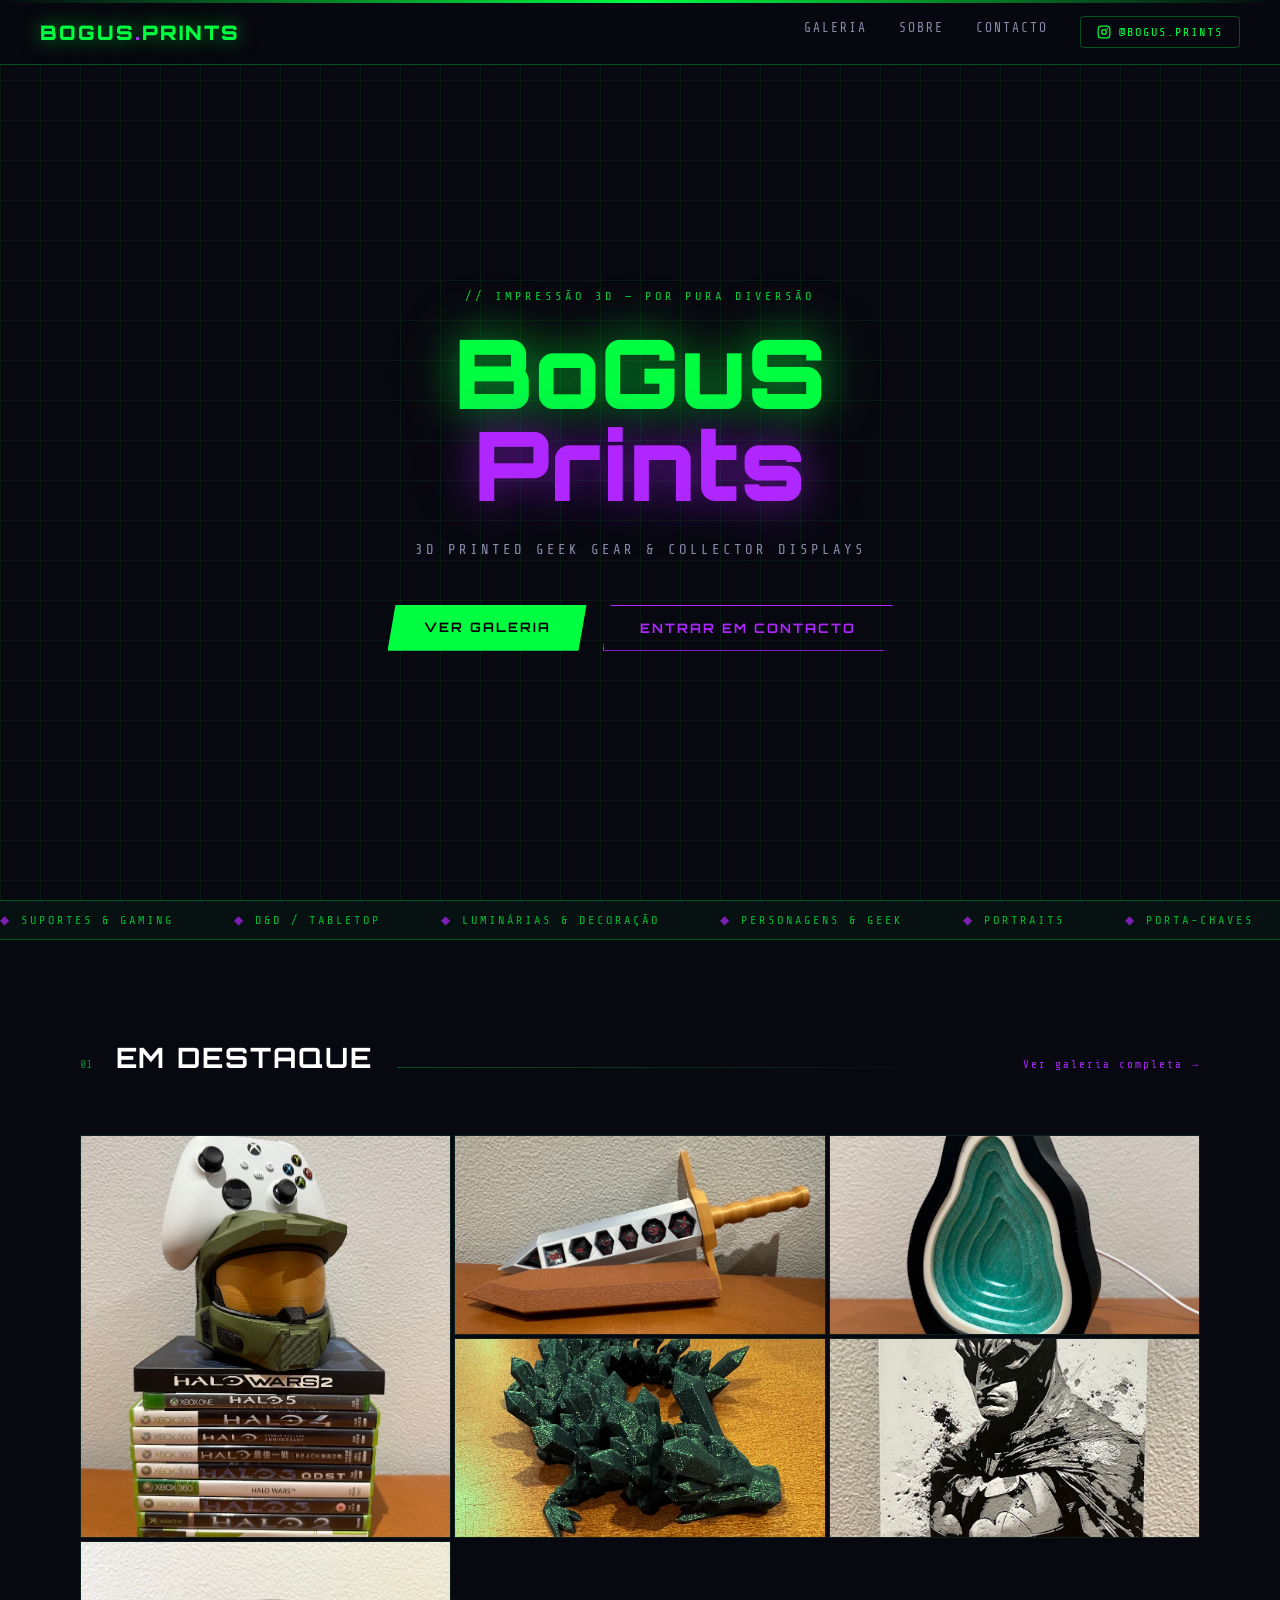
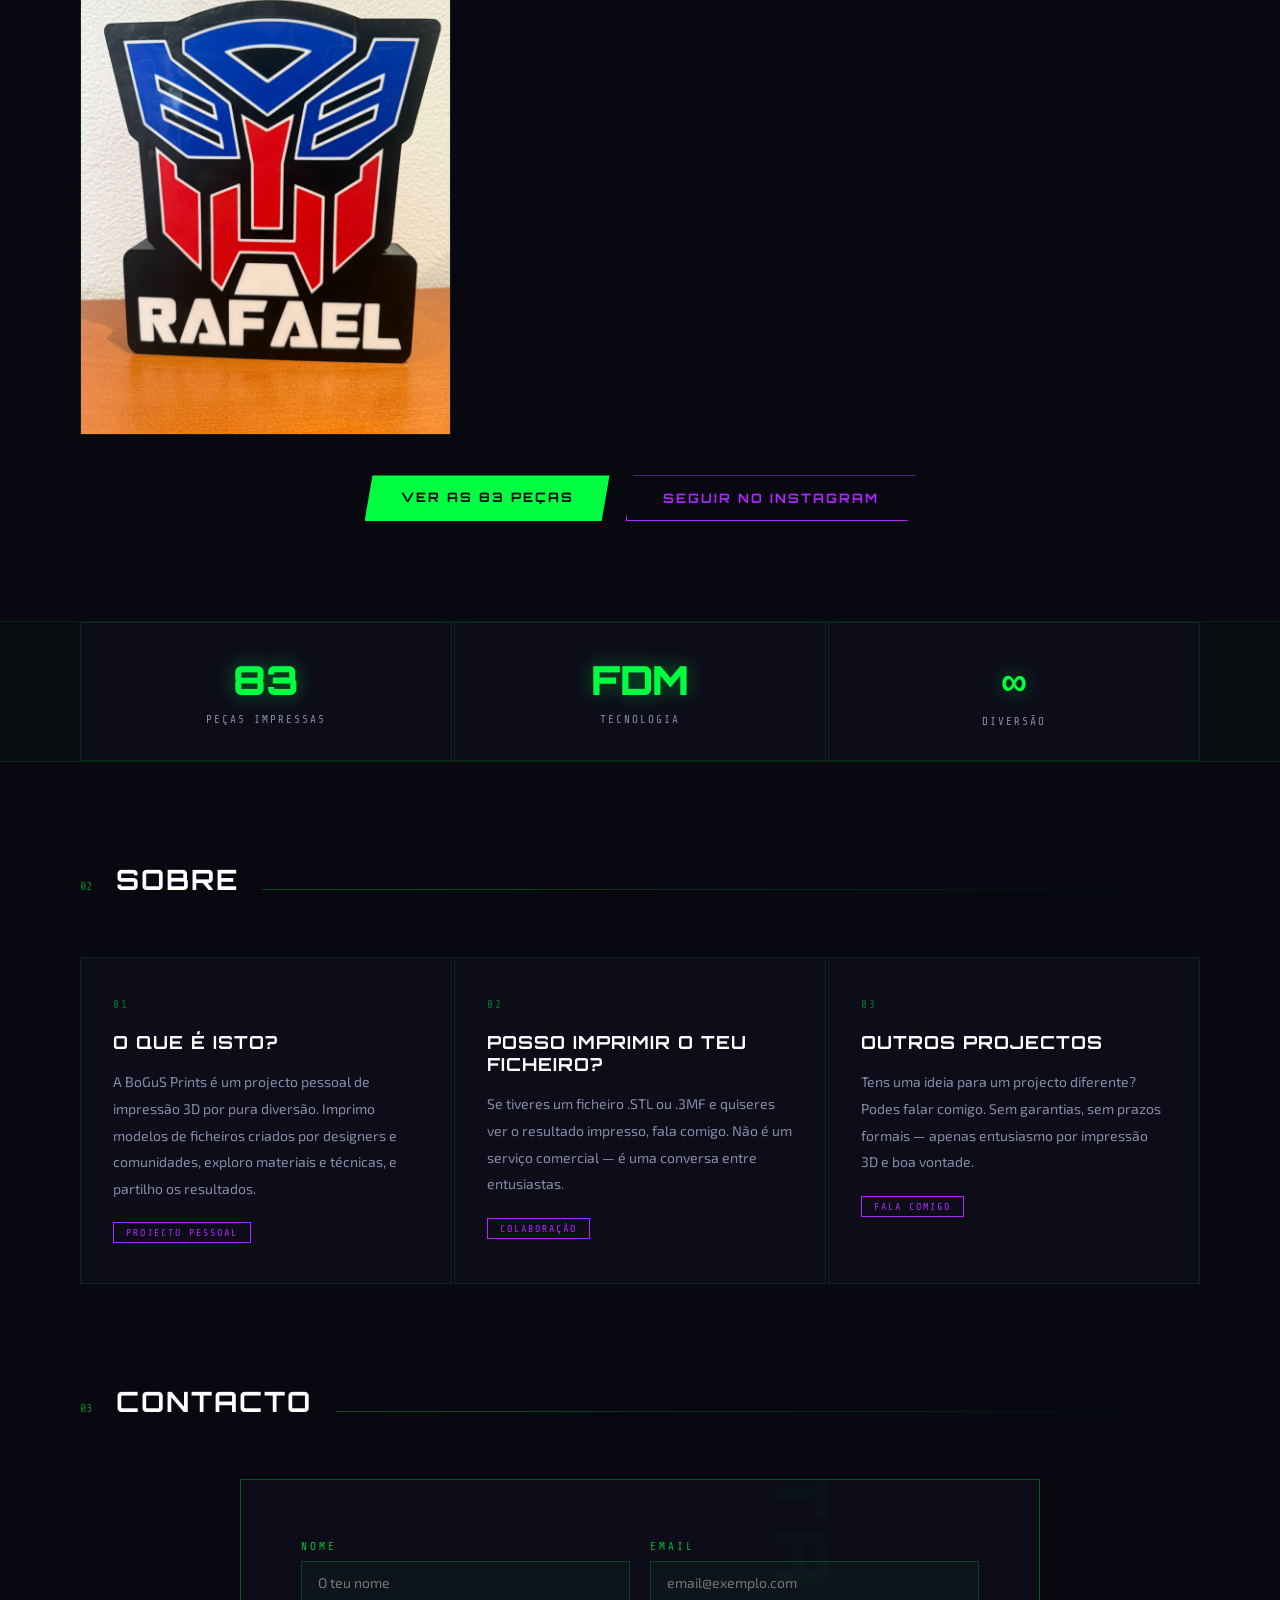
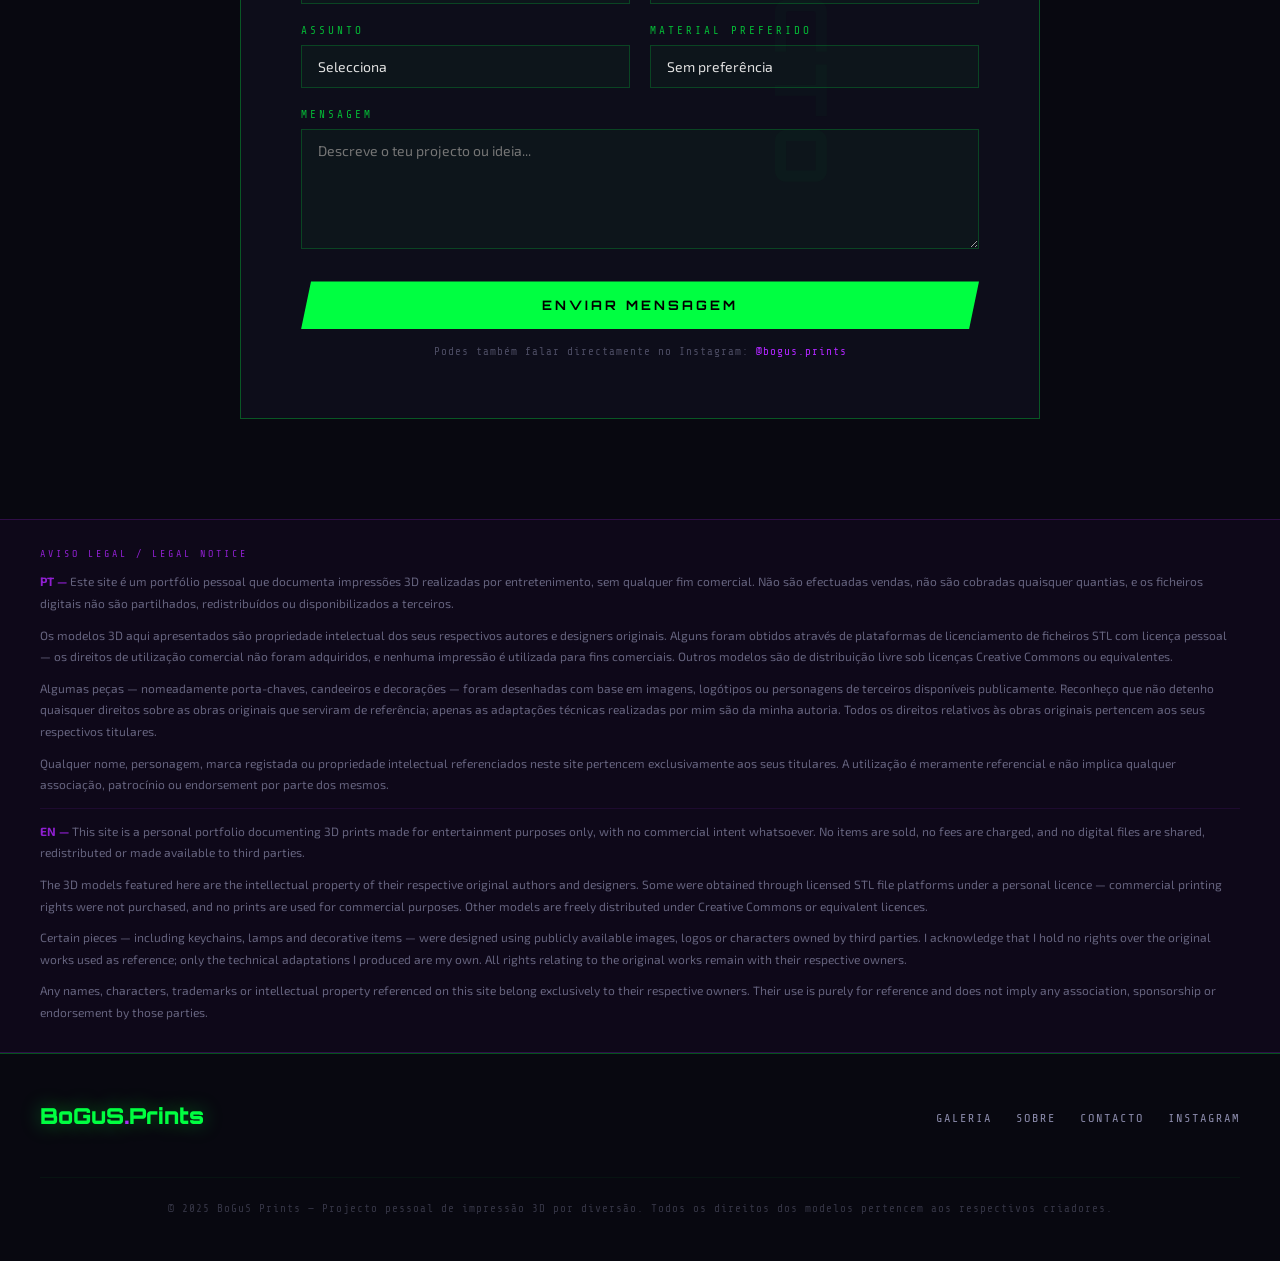
==== commit f857c502: "Add files via upload" ====
--- a/index.html
+++ b/index.html
@@ -45,7 +45,7 @@
   .section-line{flex:1;min-width:40px;height:1px;background:linear-gradient(90deg,var(--border-glow),transparent)}
   .section-link{font-family:'Share Tech Mono',monospace;font-size:11px;color:var(--neon-purple);text-decoration:none;white-space:nowrap;letter-spacing:2px;transition:opacity .2s}
   .section-link:hover{opacity:.7}
-  .destaque-grid{display:grid;grid-template-columns:repeat(3,1fr);grid-template-rows:repeat(2,260px);gap:3px}
+  .destaque-grid{display:grid;grid-template-columns:repeat(3,1fr);grid-template-rows:repeat(2,200px);gap:3px}
   .destaque-item{position:relative;background:var(--card-bg);border:1px solid rgba(0,255,65,.08);overflow:hidden;cursor:pointer;transition:border-color .3s}
   .destaque-item:first-child{grid-row:span 2}
   .destaque-item:hover{border-color:var(--border-glow)}
@@ -56,7 +56,7 @@
   .destaque-cat{font-family:'Share Tech Mono',monospace;font-size:10px;color:var(--neon-purple);letter-spacing:3px;text-transform:uppercase}
   .destaque-title{font-family:'Orbitron',monospace;font-size:14px;color:var(--neon-green);letter-spacing:1px;text-transform:uppercase;text-align:center;padding:0 12px}
   .destaque-cta{text-align:center;margin-top:40px;display:flex;gap:16px;justify-content:center;flex-wrap:wrap}
-  .stats-grid{display:grid;grid-template-columns:repeat(4,1fr);gap:2px}
+  .stats-grid{display:grid;grid-template-columns:repeat(3,1fr);gap:2px}
   .stat-card{background:var(--card-bg);border:1px solid rgba(0,255,65,.1);padding:32px 24px;text-align:center}
   .stat-num{font-family:'Orbitron',monospace;font-weight:900;font-size:40px;color:var(--neon-green);text-shadow:0 0 20px rgba(0,255,65,.4)}
   .stat-label{font-family:'Share Tech Mono',monospace;font-size:11px;color:var(--text-dim);letter-spacing:2px;text-transform:uppercase;margin-top:8px}
@@ -176,7 +176,6 @@
   <div style="max-width:1200px;margin:0 auto;padding:0 40px;">
     <div class="stats-grid">
       <div class="stat-card"><div class="stat-num">83</div><div class="stat-label">Peças impressas</div></div>
-      <div class="stat-card"><div class="stat-num">8</div><div class="stat-label">Categorias</div></div>
       <div class="stat-card"><div class="stat-num">FDM</div><div class="stat-label">Tecnologia</div></div>
       <div class="stat-card"><div class="stat-num">∞</div><div class="stat-label">Diversão</div></div>
     </div>
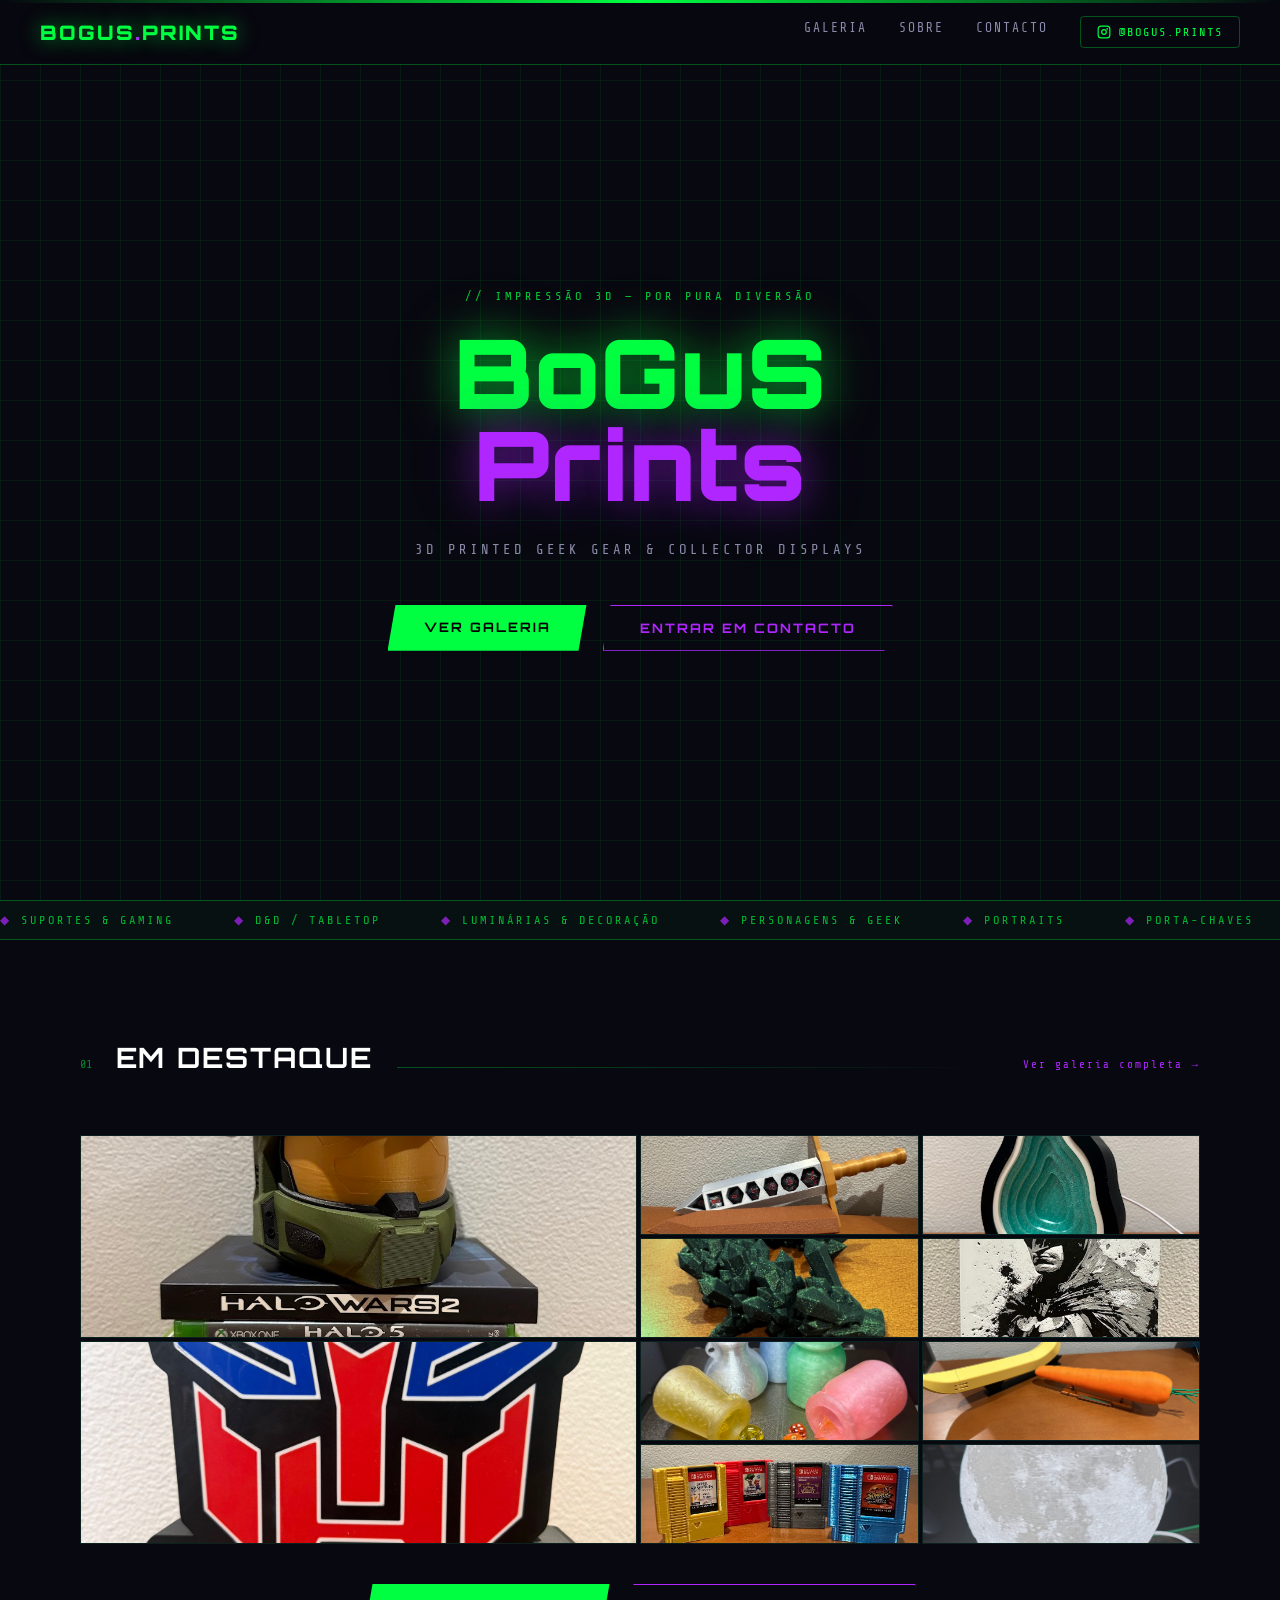
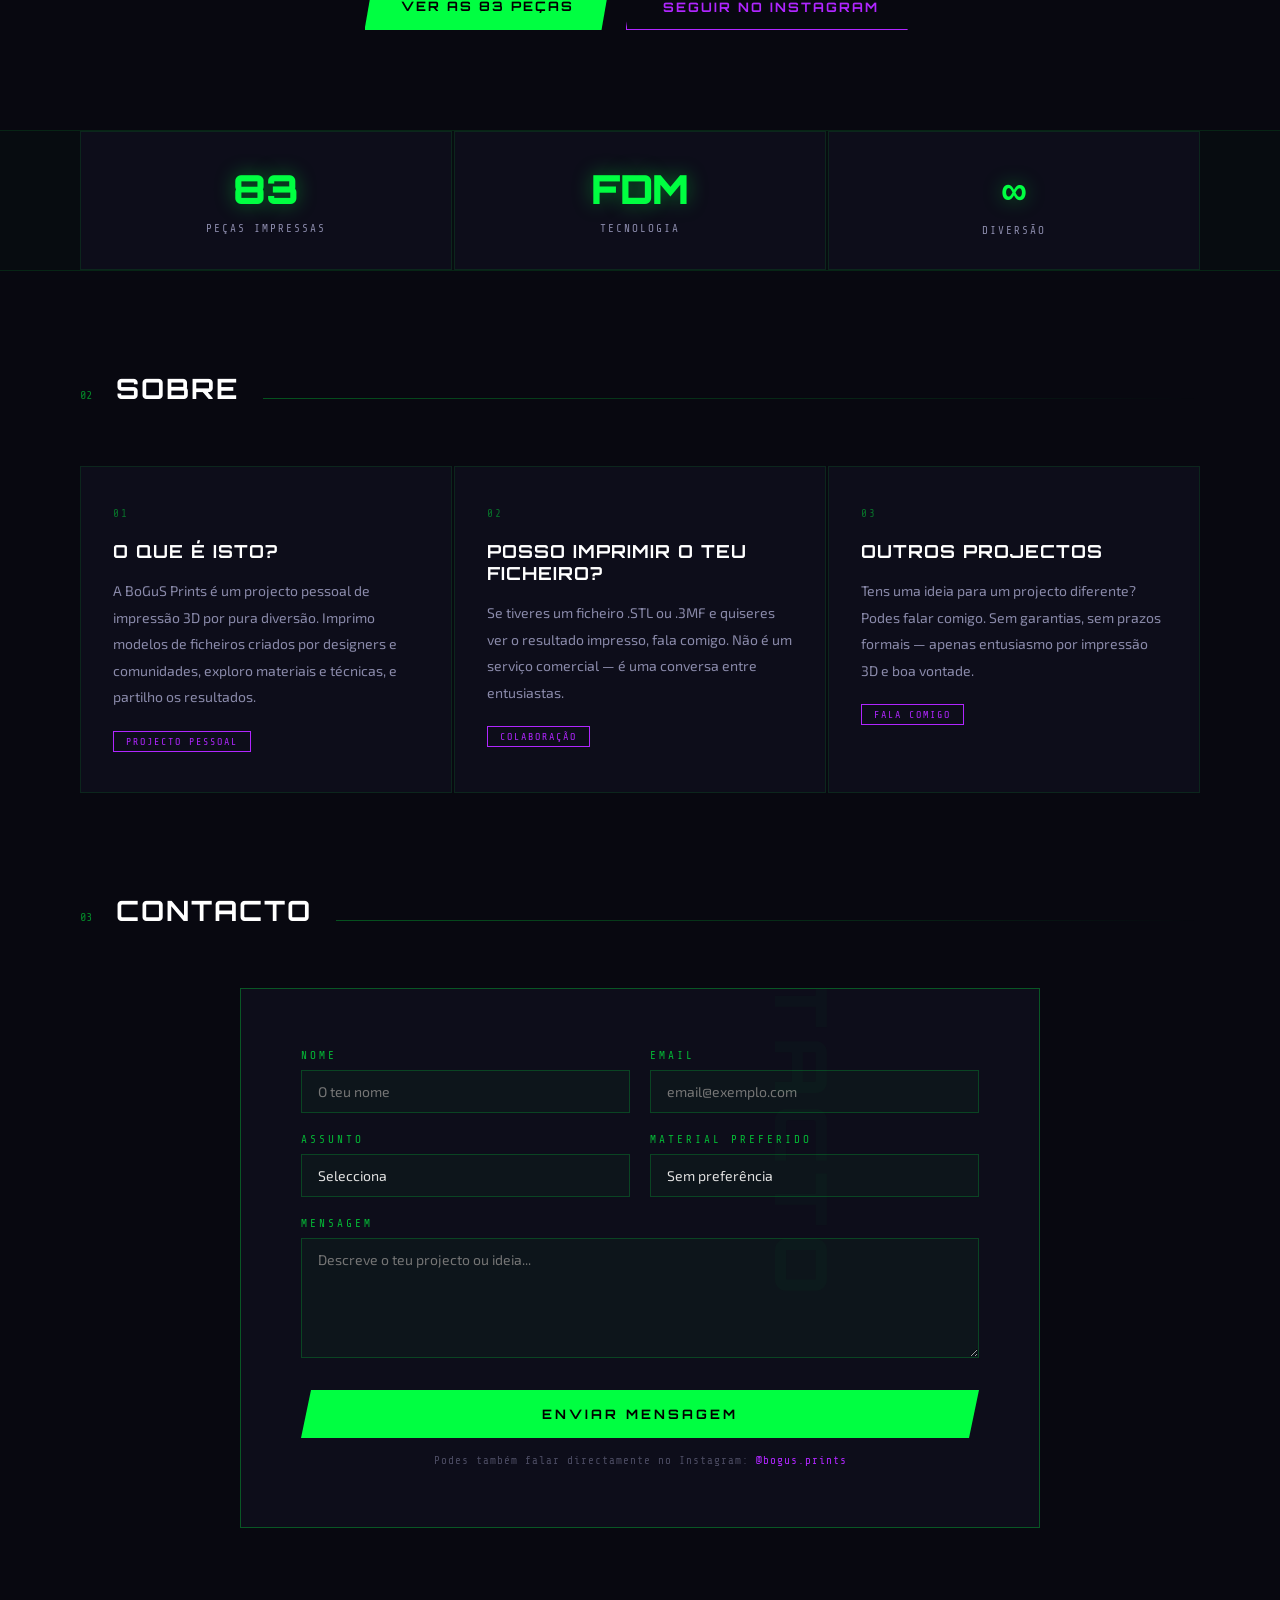
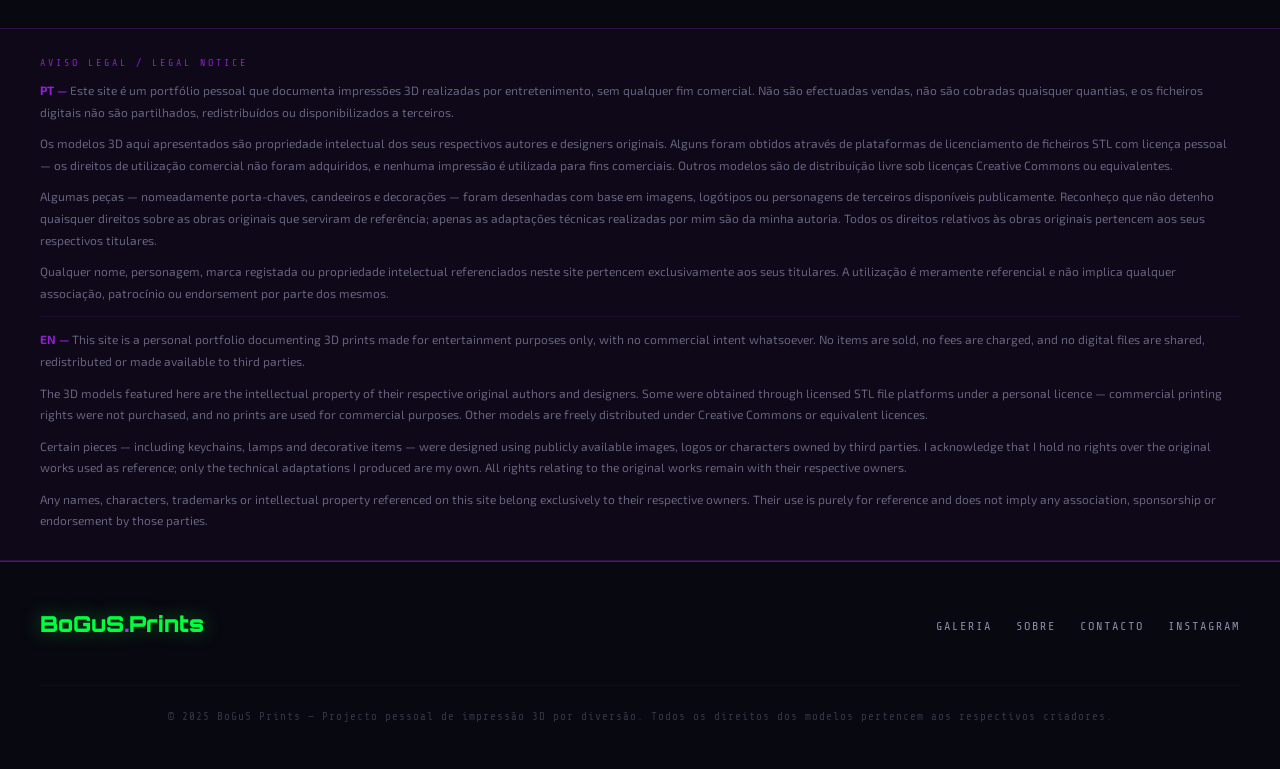
==== commit fcd93eb9: "Add files via upload" ====
--- a/index.html
+++ b/index.html
@@ -45,9 +45,9 @@
   .section-line{flex:1;min-width:40px;height:1px;background:linear-gradient(90deg,var(--border-glow),transparent)}
   .section-link{font-family:'Share Tech Mono',monospace;font-size:11px;color:var(--neon-purple);text-decoration:none;white-space:nowrap;letter-spacing:2px;transition:opacity .2s}
   .section-link:hover{opacity:.7}
-  .destaque-grid{display:grid;grid-template-columns:repeat(3,1fr);grid-template-rows:repeat(2,200px);gap:3px}
+  .destaque-grid{display:grid;grid-template-columns:2fr 1fr 1fr;grid-template-rows:repeat(4,100px);gap:3px}
   .destaque-item{position:relative;background:var(--card-bg);border:1px solid rgba(0,255,65,.08);overflow:hidden;cursor:pointer;transition:border-color .3s}
-  .destaque-item:first-child{grid-row:span 2}
+  .destaque-item.grande{grid-row:span 2}
   .destaque-item:hover{border-color:var(--border-glow)}
   .destaque-item img{width:100%;height:100%;object-fit:cover;display:block;transition:transform .4s}
   .destaque-item:hover img{transform:scale(1.06)}
@@ -104,7 +104,7 @@
     nav{padding:12px 20px} nav ul{display:none}
     .section-wrap{padding:60px 20px}
     .destaque-grid{grid-template-columns:1fr 1fr;grid-template-rows:auto}
-    .destaque-item:first-child{grid-row:span 1}
+    .destaque-item.grande{grid-row:span 1}
     .stats-grid{grid-template-columns:repeat(2,1fr)}
     .contact-box{padding:32px 20px} .contact-box::after{display:none}
     .form-row{grid-template-columns:1fr}
@@ -303,21 +303,24 @@
 
 <script>
 const DESTAQUES = [
-  { ficheiro:'Capacete-Halo-Suporte-Controlos.jpg', titulo:'Capacete Halo', categoria:'Suportes & Gaming' },
-  { ficheiro:'D&D-Espada-Dados.jpg',                titulo:'D&D Espada de Dados', categoria:'D&D / Tabletop' },
-  { ficheiro:'Candeeiro-Geode.jpg',                 titulo:'Candeeiro Geode', categoria:'Luminárias & Decoração' },
-  { ficheiro:'Cristal-Dragon.jpg',                  titulo:'Cristal Dragon', categoria:'Personagens & Geek' },
-  { ficheiro:'Portrait-Batman.jpg',                 titulo:'Portrait Batman', categoria:'Portraits' },
-  { ficheiro:'Luminaria-Transformers-Personalizavel.jpg', titulo:'Luminária Transformers', categoria:'Luminárias & Decoração' }
+  { ficheiro:'Capacete-Halo-Suporte-Controlos.jpg',      titulo:'Capacete Halo',          categoria:'Suportes & Gaming',       grande:true  },
+  { ficheiro:'D&D-Espada-Dados.jpg',                     titulo:'D&D Espada de Dados',    categoria:'D&D / Tabletop',          grande:false },
+  { ficheiro:'Candeeiro-Geode.jpg',                      titulo:'Candeeiro Geode',        categoria:'Luminárias & Decoração',  grande:false },
+  { ficheiro:'Cristal-Dragon.jpg',                       titulo:'Cristal Dragon',          categoria:'Personagens & Geek',     grande:false },
+  { ficheiro:'Portrait-Batman.jpg',                      titulo:'Portrait Batman',         categoria:'Portraits',              grande:false },
+  { ficheiro:'Luminaria-Transformers-Personalizavel.jpg',titulo:'Luminária Transformers',  categoria:'Luminárias & Decoração', grande:true  },
+  { ficheiro:'D&D-Pocoes-Dados.jpg',                     titulo:'D&D Poções de Dados',    categoria:'D&D / Tabletop',          grande:false },
+  { ficheiro:'Karrotana-Banatana.jpg',                   titulo:'Karrotana & Banatana',   categoria:'Personagens & Geek',     grande:false },
+  { ficheiro:'Retro-Nes-Switch.jpg',                     titulo:'Retro NES Switch',        categoria:'Suportes & Gaming',      grande:false },
+  { ficheiro:'Candeeiro-Lua.jpg',                        titulo:'Candeeiro Lua',           categoria:'Luminárias & Decoração', grande:false }
 ];
 
 function carregarDestaques() {
   const grid = document.getElementById('destaque-grid');
   grid.innerHTML = '';
-  DESTAQUES.forEach((item, idx) => {
+  DESTAQUES.forEach(item => {
     const div = document.createElement('div');
-    div.className = 'destaque-item';
-    if (idx === 0) div.style.gridRow = 'span 2';
+    div.className = 'destaque-item' + (item.grande ? ' grande' : '');
     div.innerHTML = `<img src="img/${item.ficheiro}" alt="${item.titulo}" loading="lazy">
       <div class="destaque-overlay">
         <span class="destaque-cat">${item.categoria}</span>
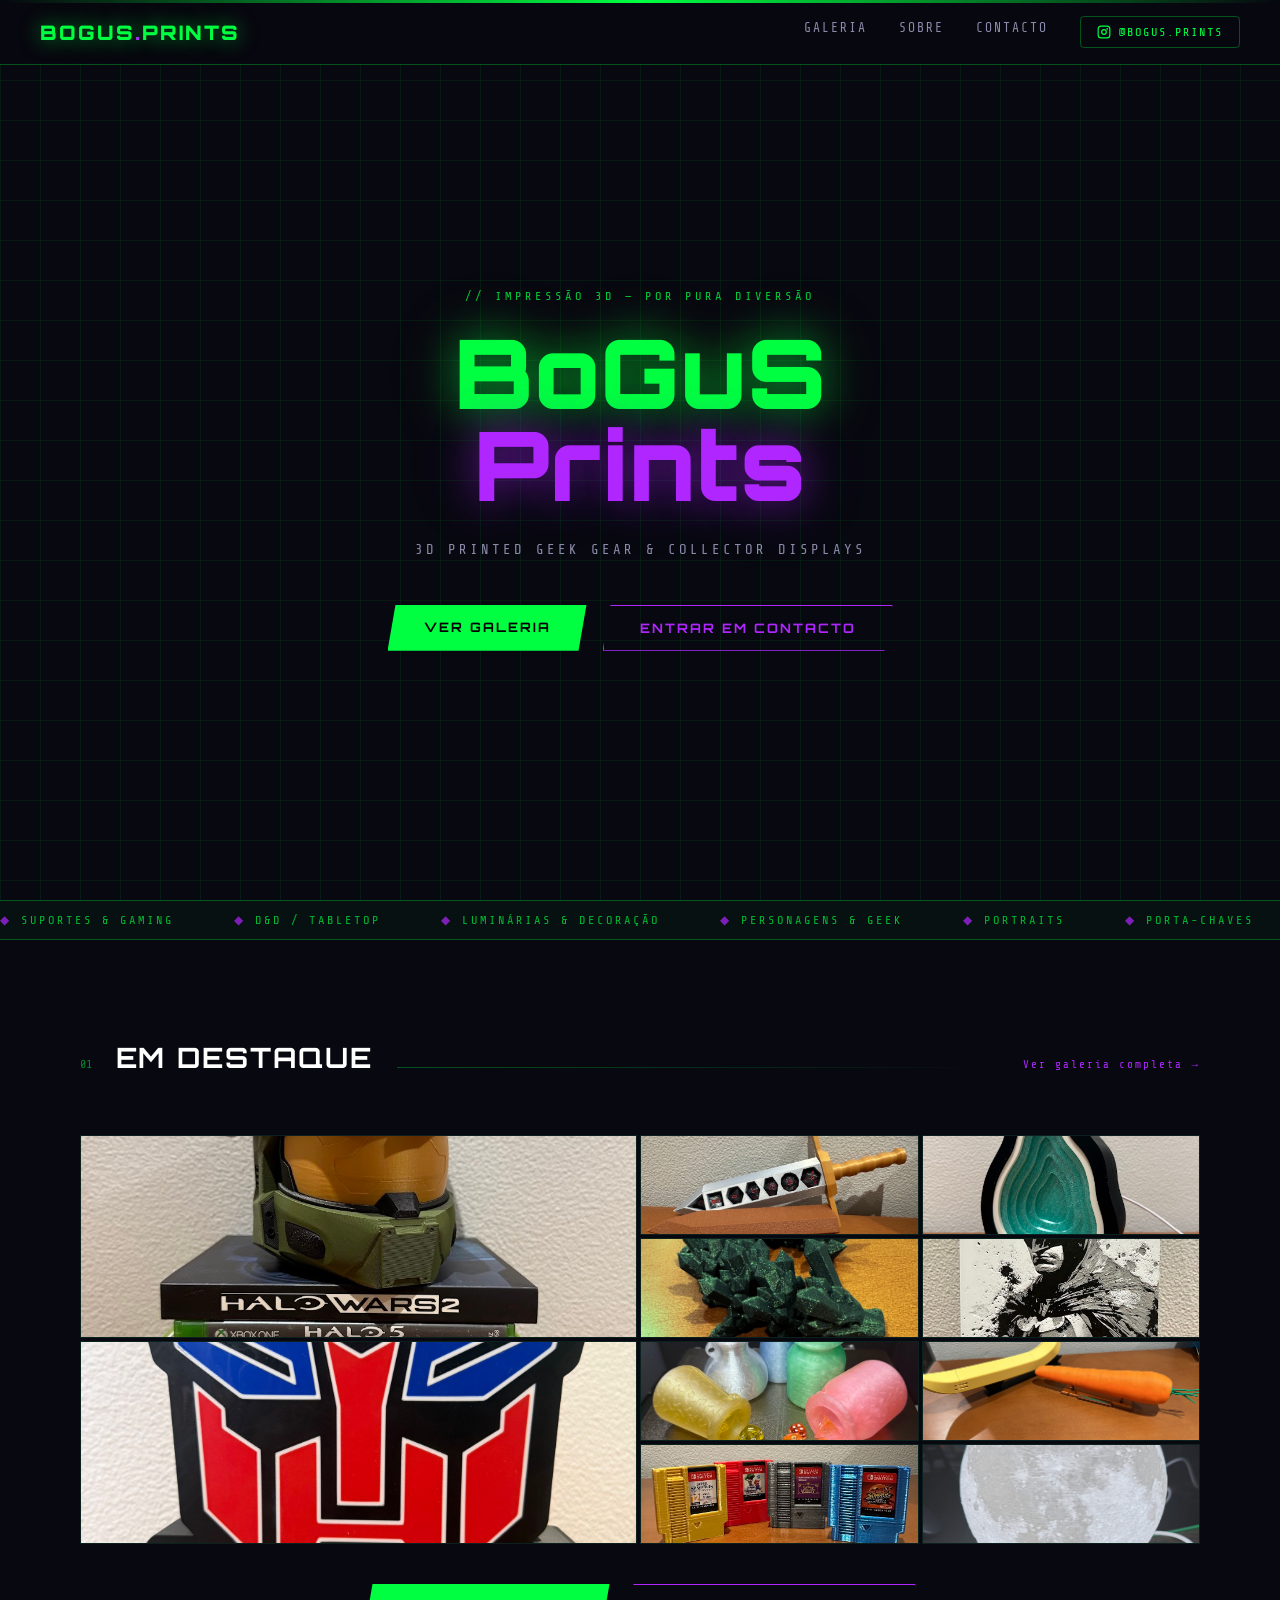
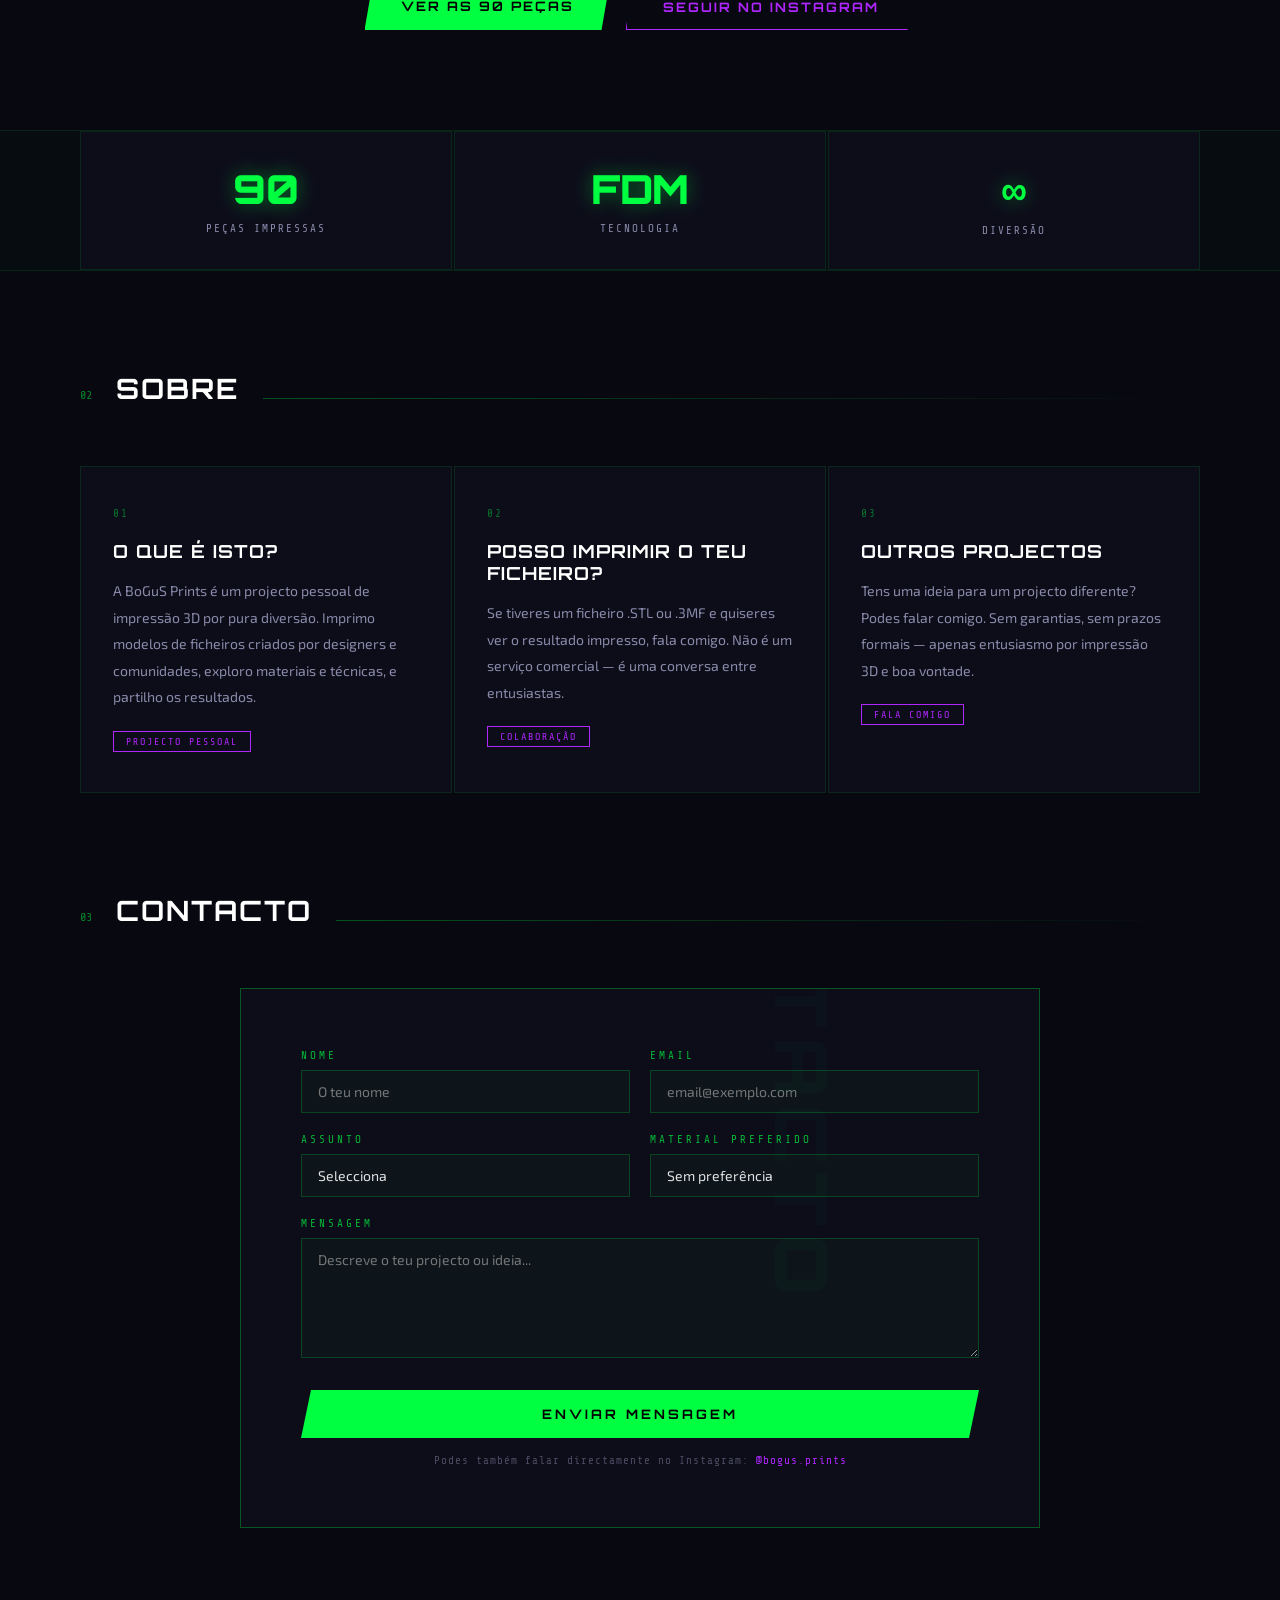
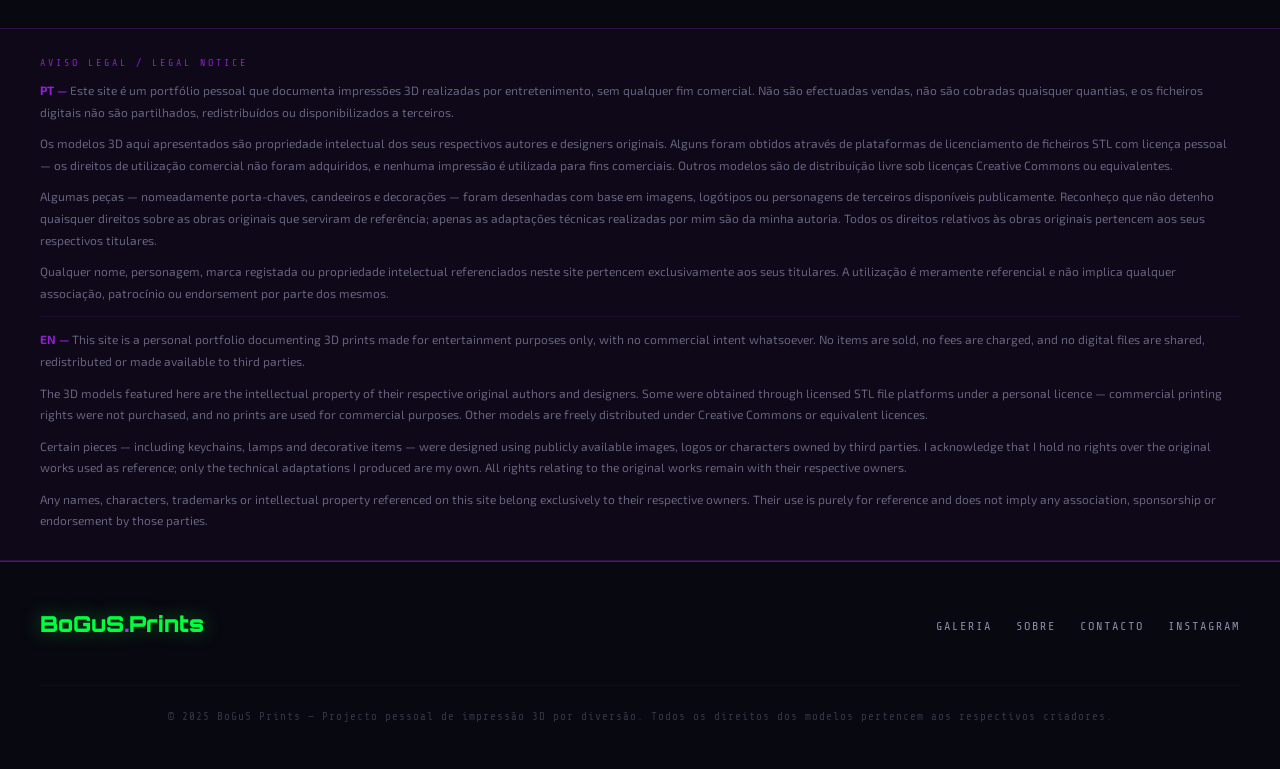
==== commit 336e3d80: "Baralhar galeria aleatoriamente e corrigir contagem de peças - galeria.html: baralha a ordem das peç" ====
--- a/index.html
+++ b/index.html
@@ -166,7 +166,7 @@
     <div style="grid-column:1/-1;padding:60px;text-align:center;font-family:'Share Tech Mono',monospace;font-size:13px;color:var(--text-dim);letter-spacing:2px;">A carregar...</div>
   </div>
   <div class="destaque-cta">
-    <a href="galeria.html" class="btn-primary">Ver as 83 Peças</a>
+    <a href="galeria.html" class="btn-primary" id="btn-ver-galeria">Ver Todas as Peças</a>
     <a href="https://www.instagram.com/bogus.prints/" target="_blank" rel="noopener" class="btn-outline">Seguir no Instagram</a>
   </div>
 </div>
@@ -175,7 +175,7 @@
 <div style="position:relative;z-index:1;background:rgba(0,255,65,.02);border-top:1px solid rgba(0,255,65,.1);border-bottom:1px solid rgba(0,255,65,.1);">
   <div style="max-width:1200px;margin:0 auto;padding:0 40px;">
     <div class="stats-grid">
-      <div class="stat-card"><div class="stat-num">83</div><div class="stat-label">Peças impressas</div></div>
+      <div class="stat-card"><div class="stat-num" id="stat-total-pecas">…</div><div class="stat-label">Peças impressas</div></div>
       <div class="stat-card"><div class="stat-num">FDM</div><div class="stat-label">Tecnologia</div></div>
       <div class="stat-card"><div class="stat-num">∞</div><div class="stat-label">Diversão</div></div>
     </div>
@@ -331,6 +331,18 @@
   });
 }
 
+async function actualizarContagemPecas() {
+  try {
+    const res = await fetch('galeria.json');
+    if (!res.ok) throw new Error();
+    const itens = await res.json();
+    document.getElementById('stat-total-pecas').textContent = itens.length;
+    document.getElementById('btn-ver-galeria').textContent = 'Ver as ' + itens.length + ' Peças';
+  } catch {
+    document.getElementById('stat-total-pecas').textContent = '—';
+  }
+}
+
 function submitContact() {
   const nome = document.getElementById('nome').value.trim();
   const email = document.getElementById('email').value.trim();
@@ -343,6 +355,7 @@
 }
 
 carregarDestaques();
+actualizarContagemPecas();
 </script>
 </body>
 </html>
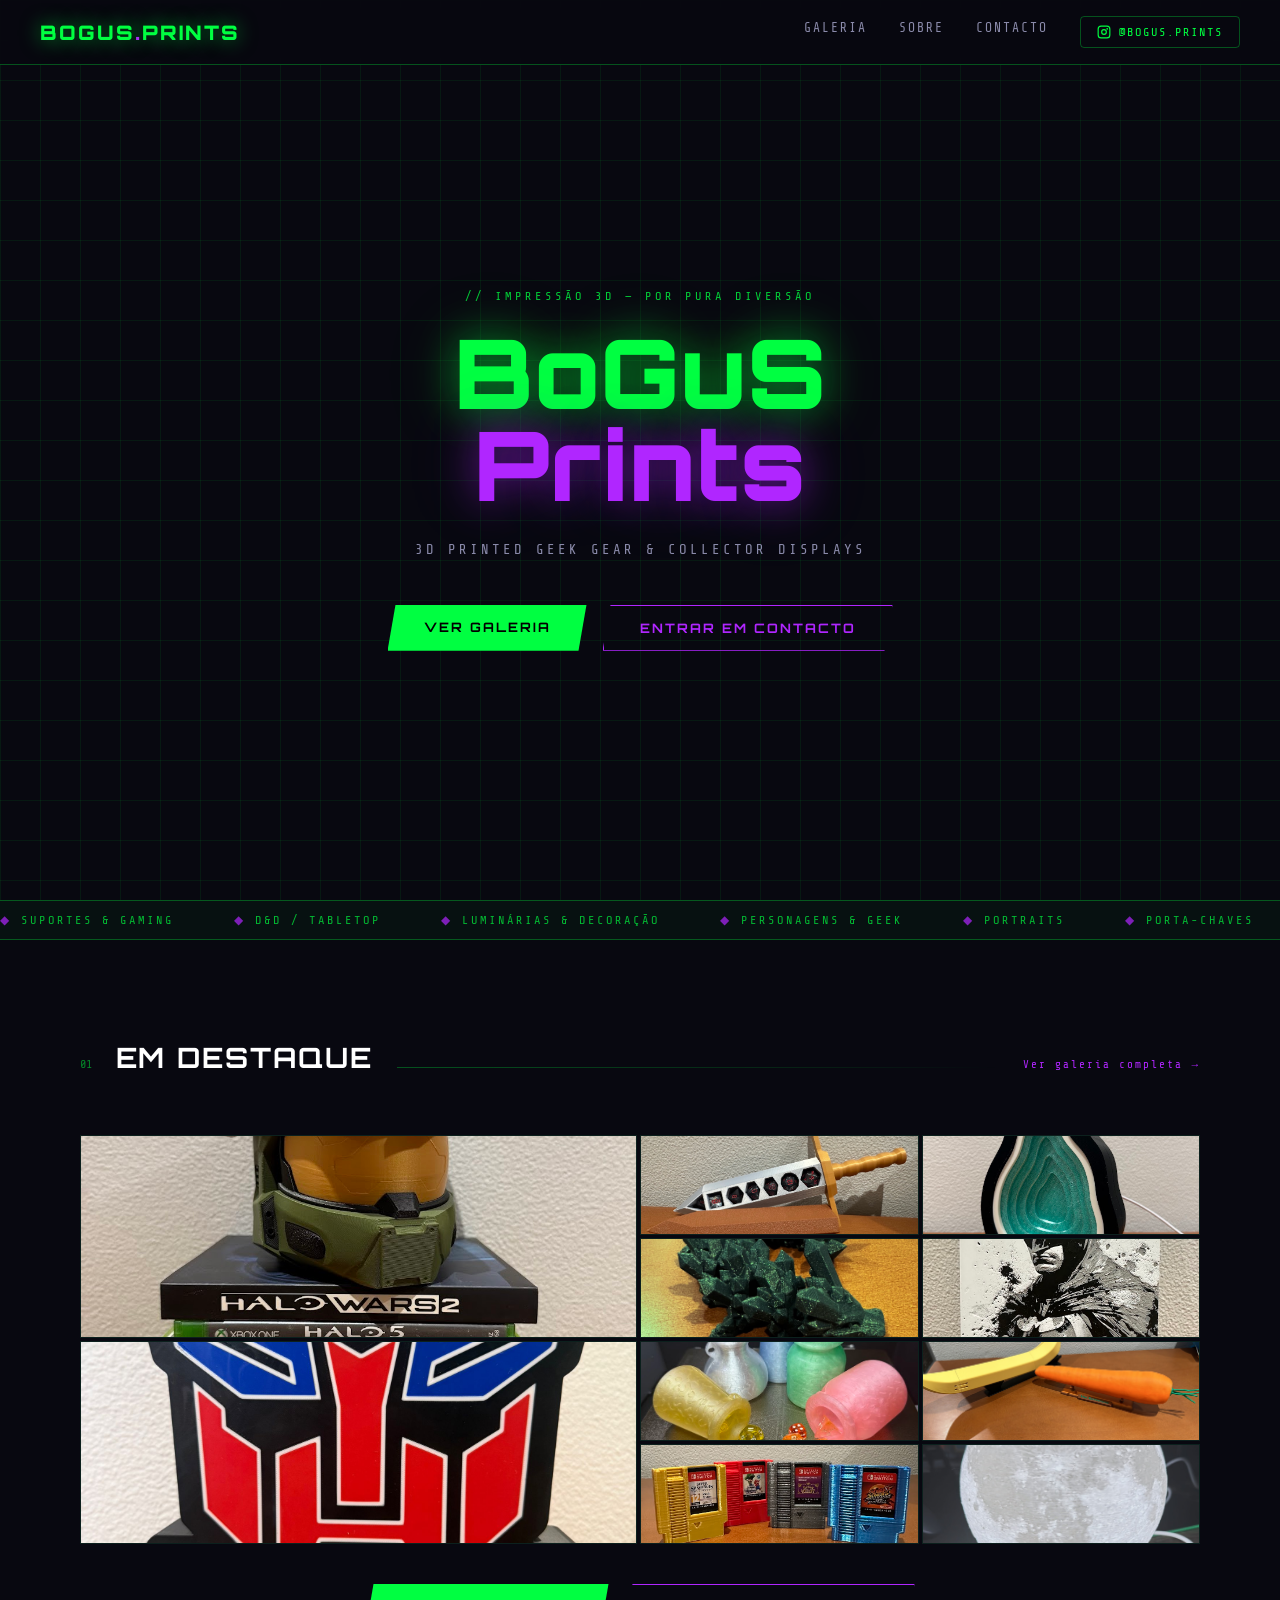
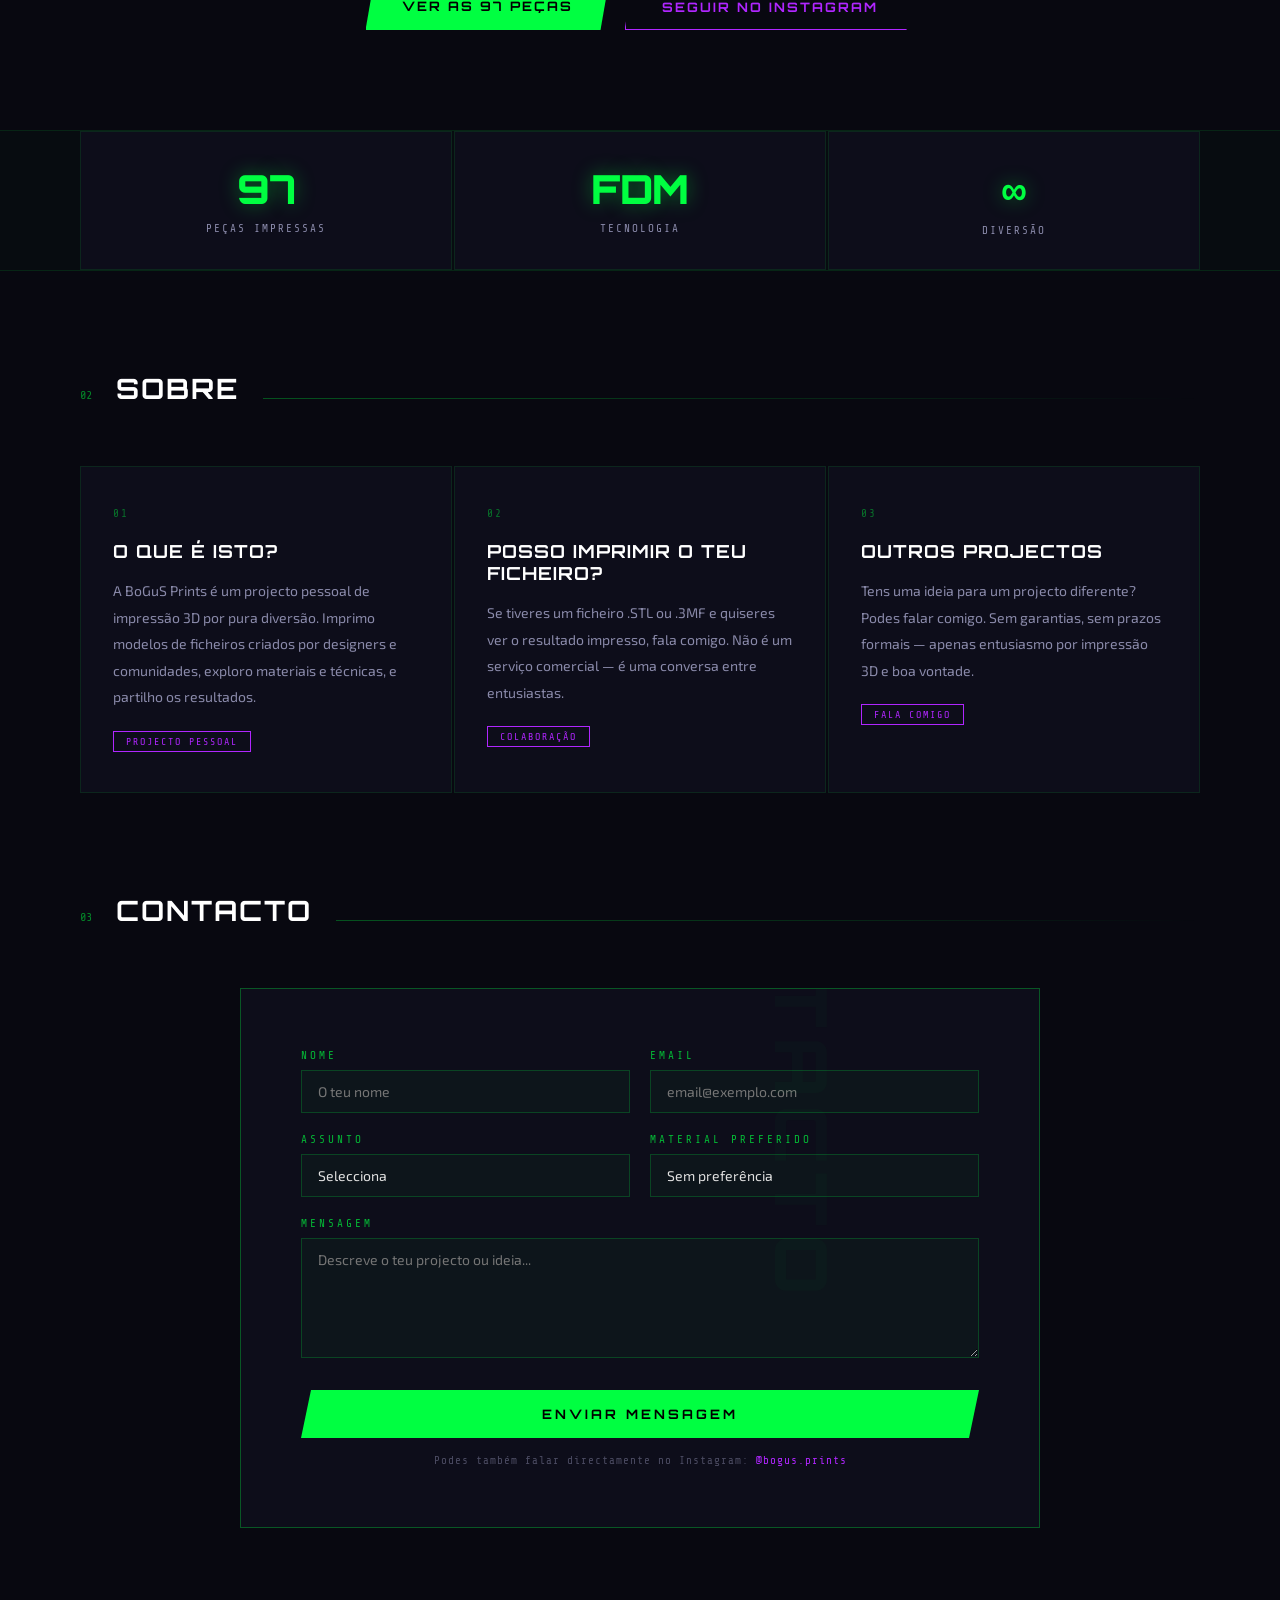
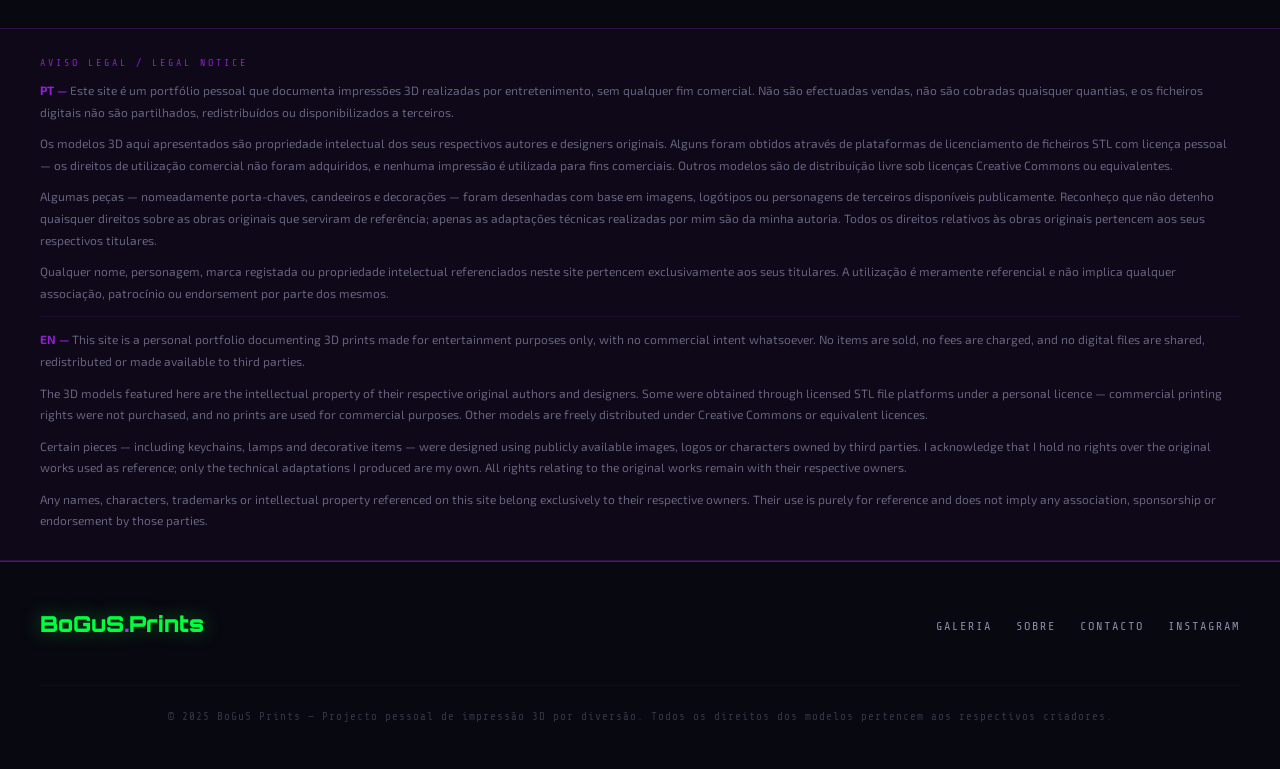
==== commit dab4c0b2: "Remover efeito de scanline verde animada Vários visitantes reportaram que a linha verde a percorrer " ====
--- a/index.html
+++ b/index.html
@@ -11,8 +11,6 @@
   *{margin:0;padding:0;box-sizing:border-box} html{scroll-behavior:smooth}
   body{background:var(--dark-bg);color:#e0e0e0;font-family:'Exo 2',sans-serif;min-height:100vh;overflow-x:hidden}
   body::before{content:'';position:fixed;top:0;left:0;width:100%;height:100%;background-image:linear-gradient(var(--grid-color) 1px,transparent 1px),linear-gradient(90deg,var(--grid-color) 1px,transparent 1px);background-size:40px 40px;pointer-events:none;z-index:0}
-  body::after{content:'';position:fixed;top:0;left:0;width:100%;height:3px;background:linear-gradient(90deg,transparent,var(--neon-green),transparent);animation:scan 4s linear infinite;pointer-events:none;z-index:999}
-  @keyframes scan{0%{top:0;opacity:1}90%{opacity:.6}100%{top:100vh;opacity:0}}
   nav{position:fixed;top:0;width:100%;display:flex;justify-content:space-between;align-items:center;padding:16px 40px;background:rgba(8,8,16,.92);border-bottom:1px solid var(--border-glow);backdrop-filter:blur(10px);z-index:100}
   .nav-logo{font-family:'Orbitron',monospace;font-weight:900;font-size:20px;color:var(--neon-green);text-shadow:0 0 20px rgba(0,255,65,.6);letter-spacing:2px;text-decoration:none}
   .nav-logo span{color:var(--neon-purple)}
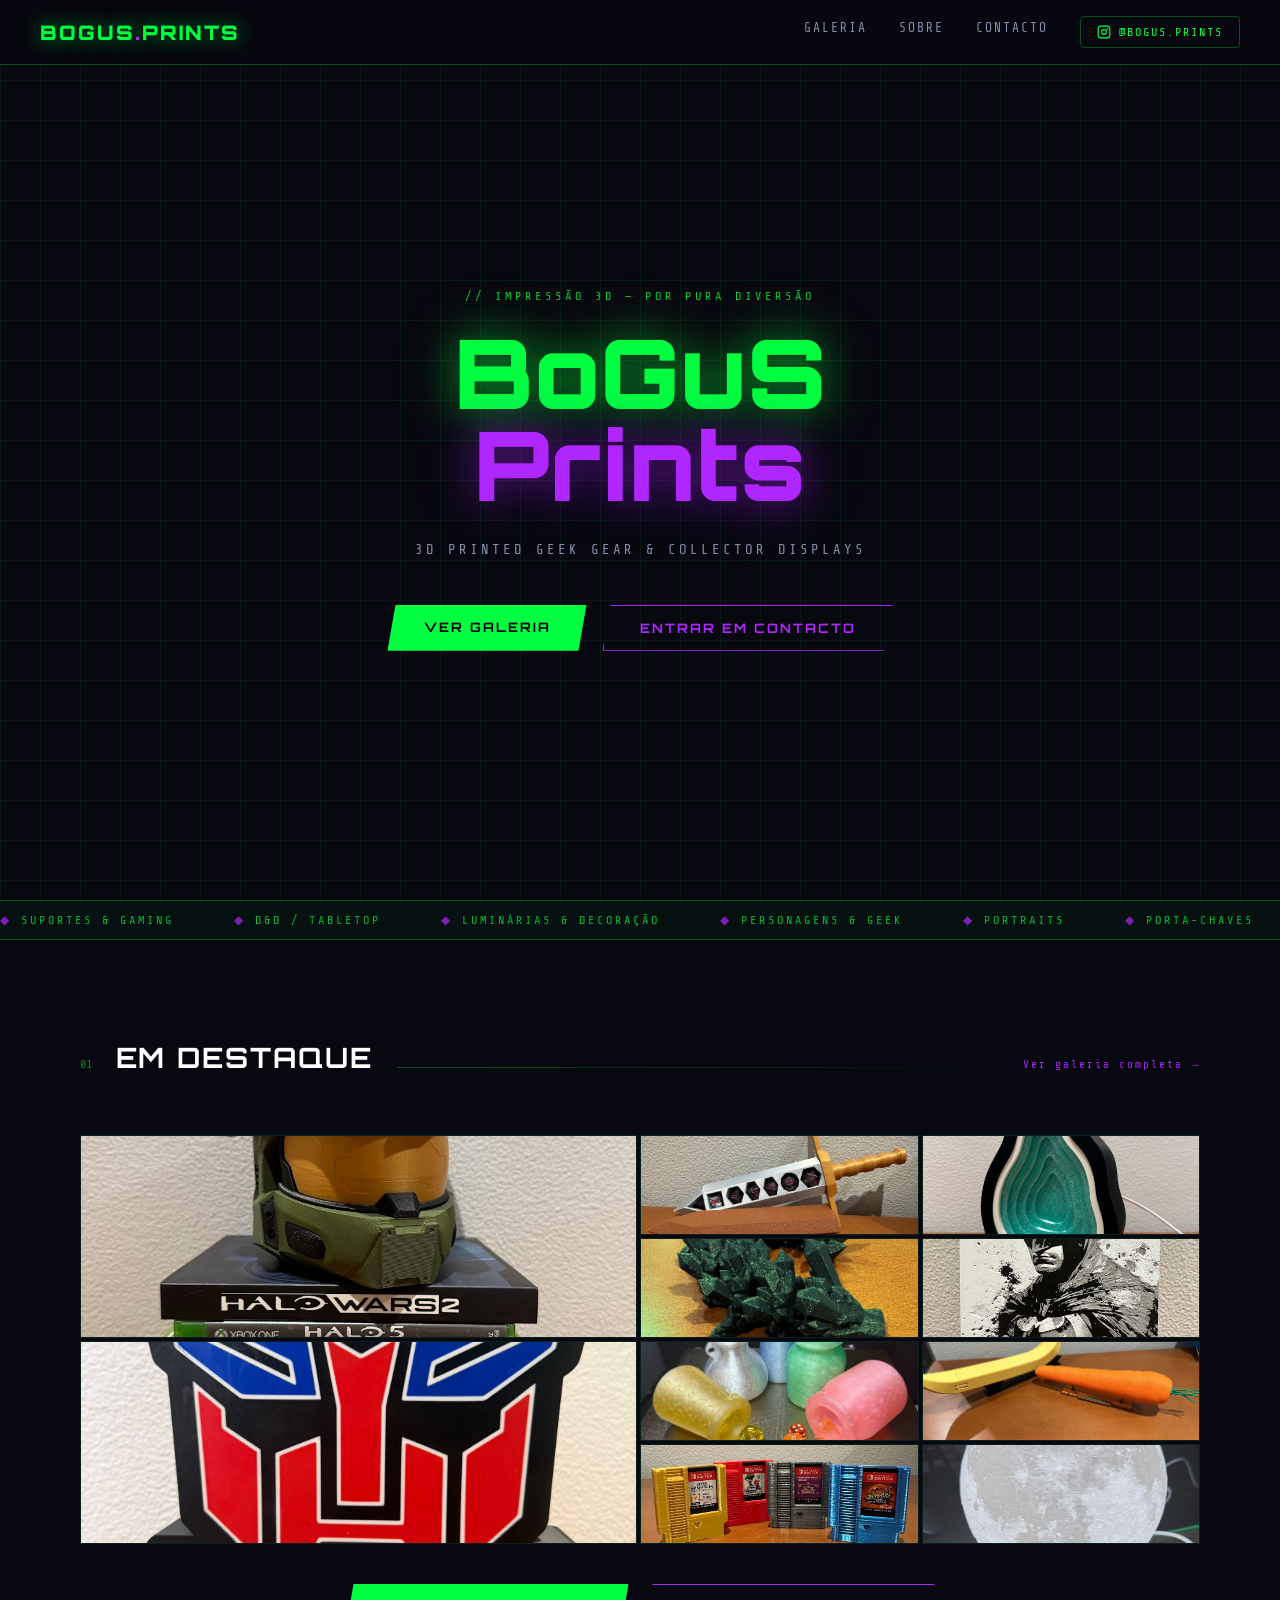
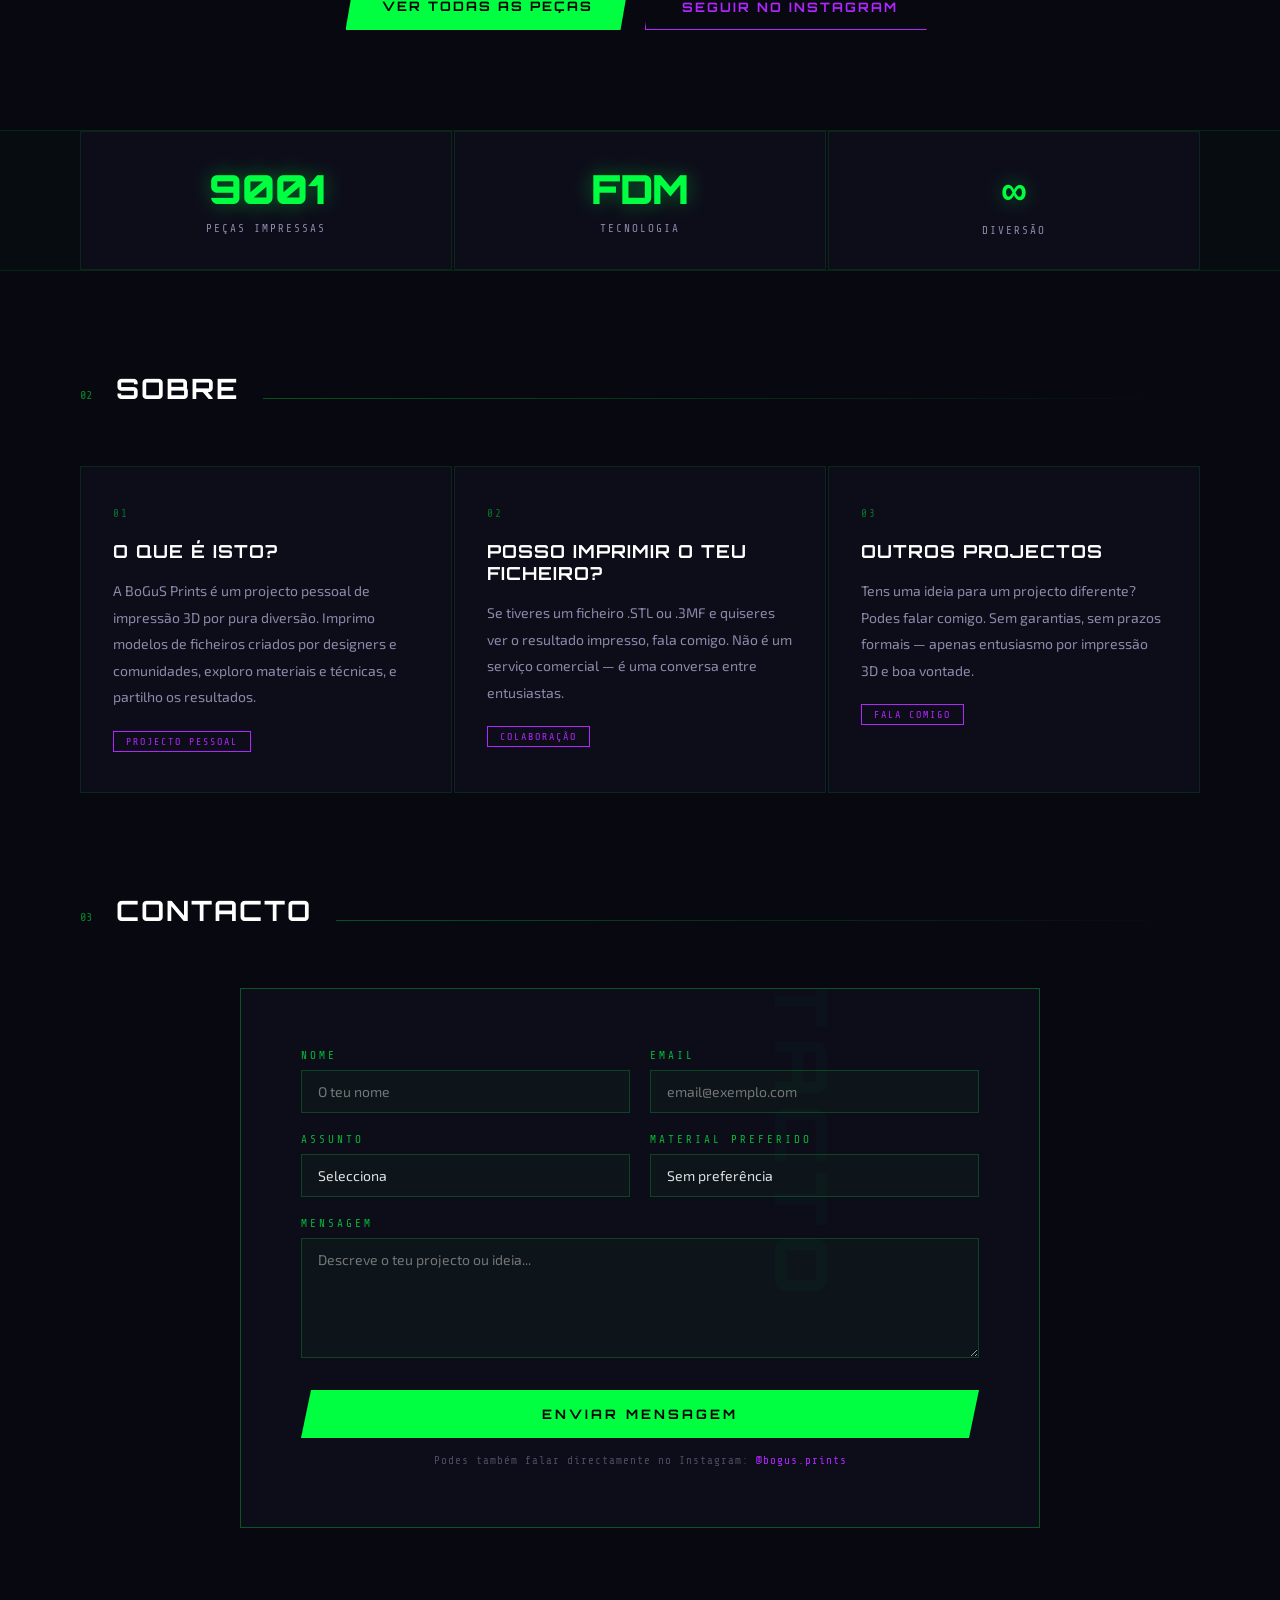
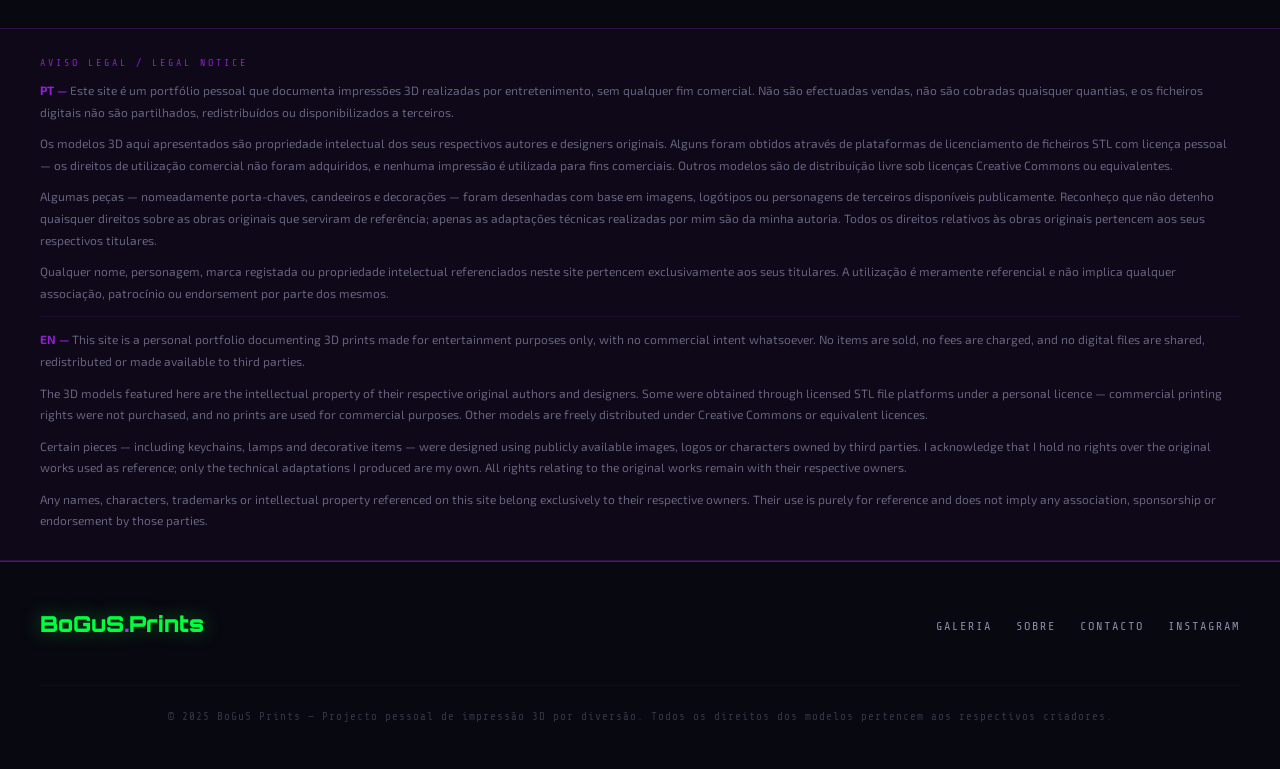
==== commit 11d3c87f: "Remover contagem real de peças impressas da página inicial O número (ligado ao galeria.json) ficava " ====
--- a/index.html
+++ b/index.html
@@ -164,7 +164,7 @@
     <div style="grid-column:1/-1;padding:60px;text-align:center;font-family:'Share Tech Mono',monospace;font-size:13px;color:var(--text-dim);letter-spacing:2px;">A carregar...</div>
   </div>
   <div class="destaque-cta">
-    <a href="galeria.html" class="btn-primary" id="btn-ver-galeria">Ver Todas as Peças</a>
+    <a href="galeria.html" class="btn-primary">Ver Todas as Peças</a>
     <a href="https://www.instagram.com/bogus.prints/" target="_blank" rel="noopener" class="btn-outline">Seguir no Instagram</a>
   </div>
 </div>
@@ -173,7 +173,7 @@
 <div style="position:relative;z-index:1;background:rgba(0,255,65,.02);border-top:1px solid rgba(0,255,65,.1);border-bottom:1px solid rgba(0,255,65,.1);">
   <div style="max-width:1200px;margin:0 auto;padding:0 40px;">
     <div class="stats-grid">
-      <div class="stat-card"><div class="stat-num" id="stat-total-pecas">…</div><div class="stat-label">Peças impressas</div></div>
+      <div class="stat-card"><div class="stat-num">9001</div><div class="stat-label">Peças impressas</div></div>
       <div class="stat-card"><div class="stat-num">FDM</div><div class="stat-label">Tecnologia</div></div>
       <div class="stat-card"><div class="stat-num">∞</div><div class="stat-label">Diversão</div></div>
     </div>
@@ -329,18 +329,6 @@
   });
 }
 
-async function actualizarContagemPecas() {
-  try {
-    const res = await fetch('galeria.json');
-    if (!res.ok) throw new Error();
-    const itens = await res.json();
-    document.getElementById('stat-total-pecas').textContent = itens.length;
-    document.getElementById('btn-ver-galeria').textContent = 'Ver as ' + itens.length + ' Peças';
-  } catch {
-    document.getElementById('stat-total-pecas').textContent = '—';
-  }
-}
-
 function submitContact() {
   const nome = document.getElementById('nome').value.trim();
   const email = document.getElementById('email').value.trim();
@@ -353,7 +341,6 @@
 }
 
 carregarDestaques();
-actualizarContagemPecas();
 </script>
 </body>
 </html>
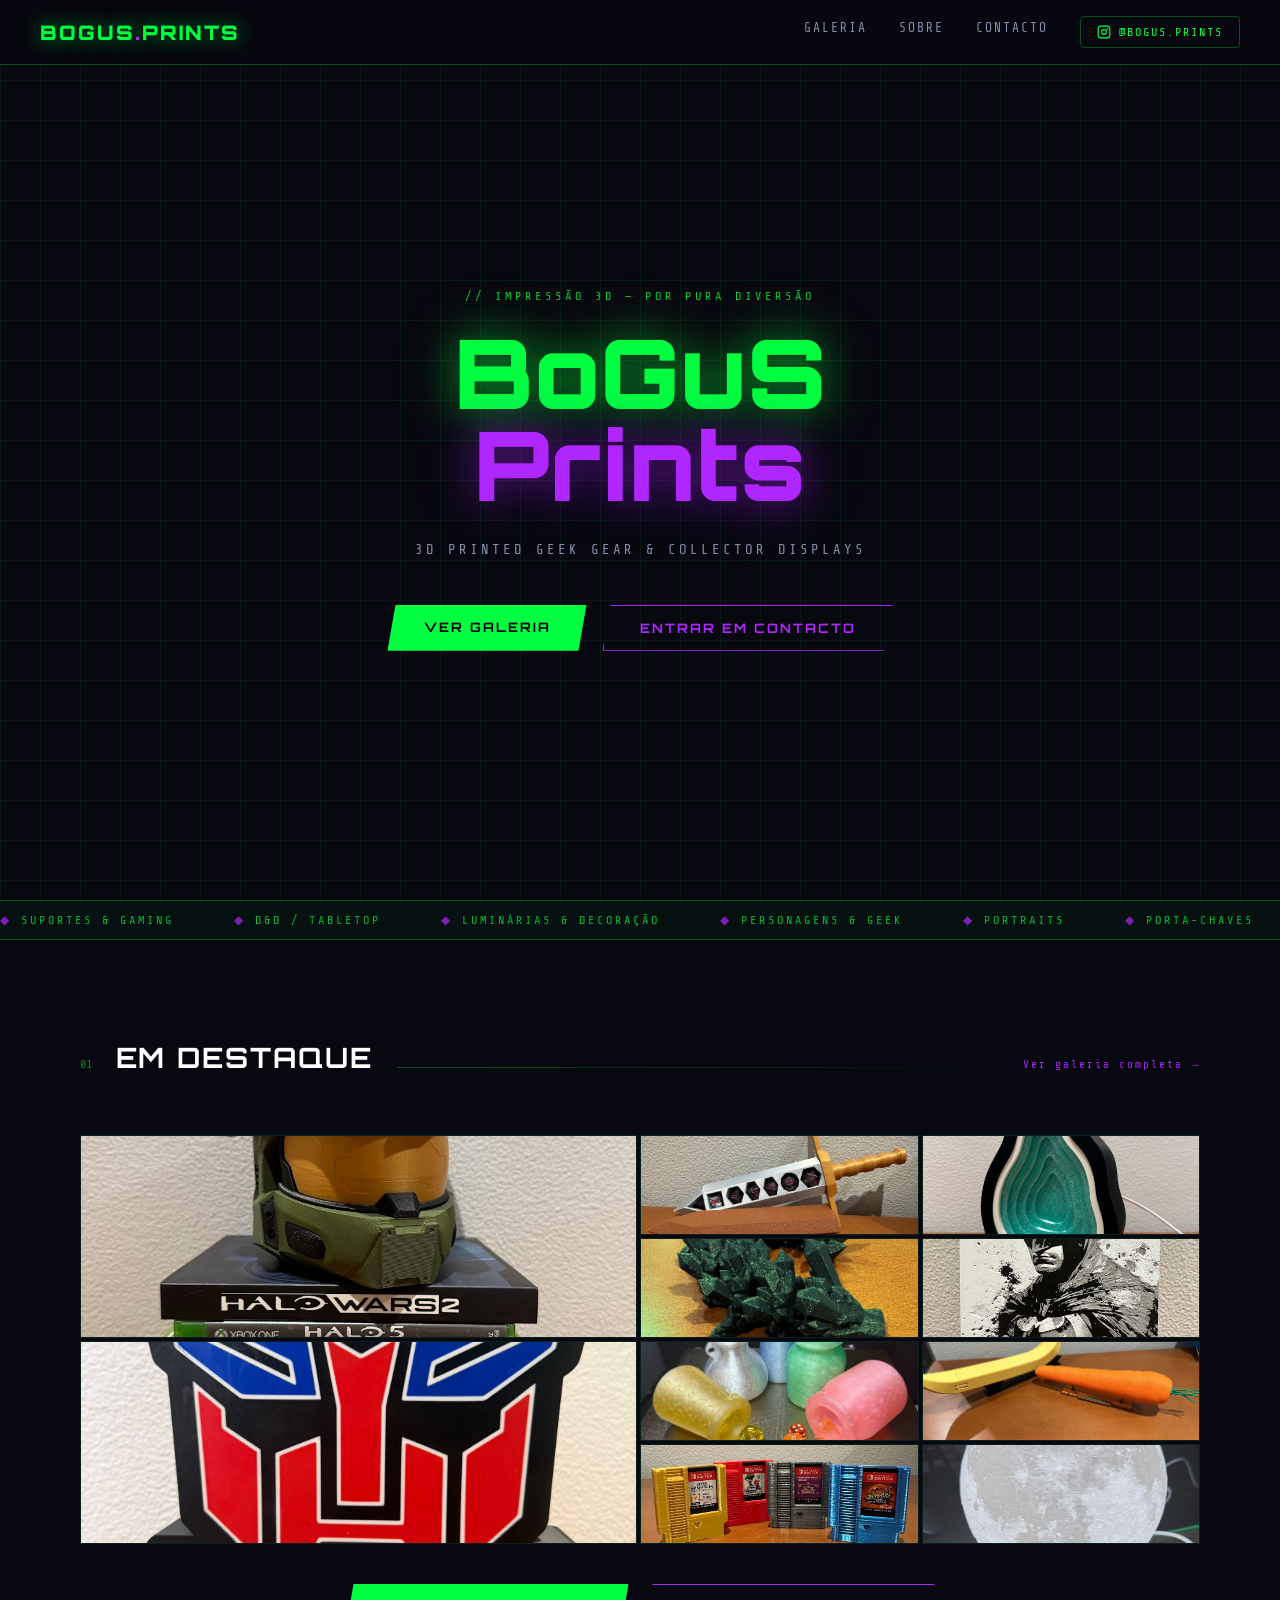
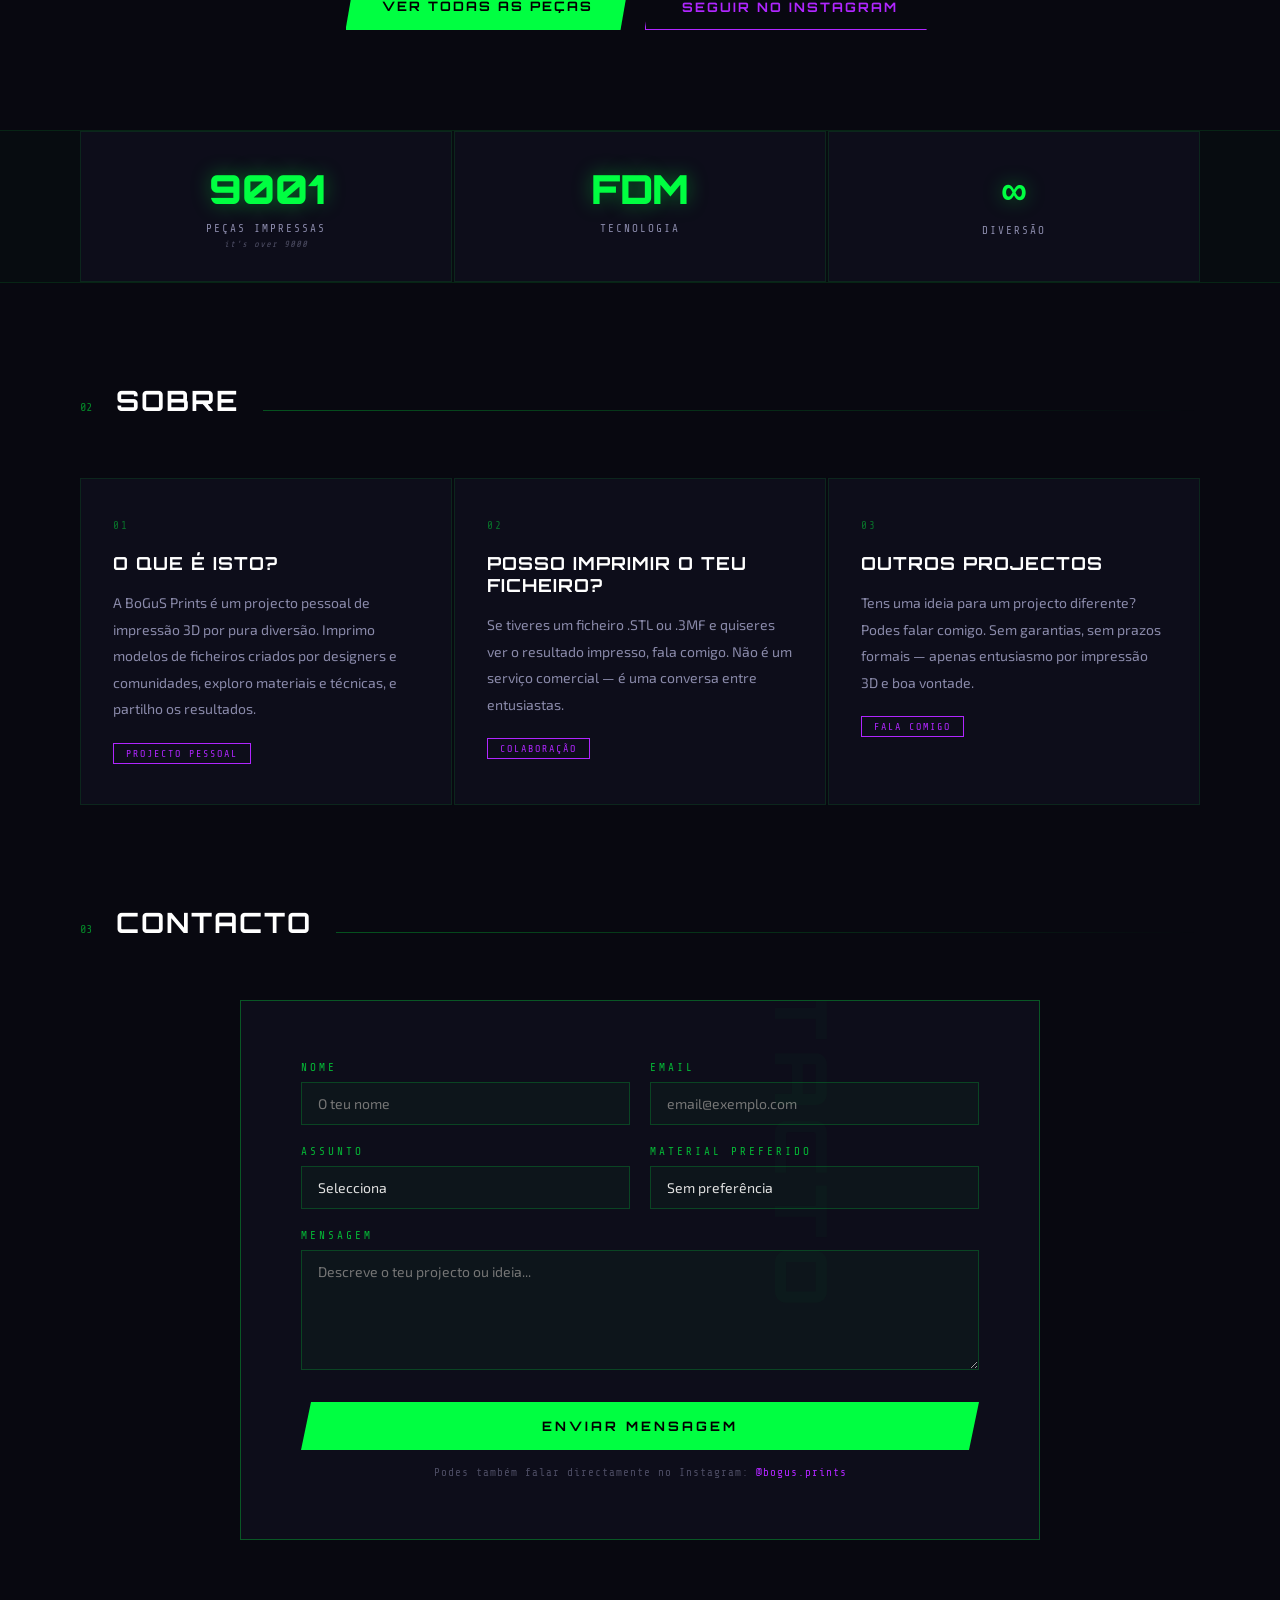
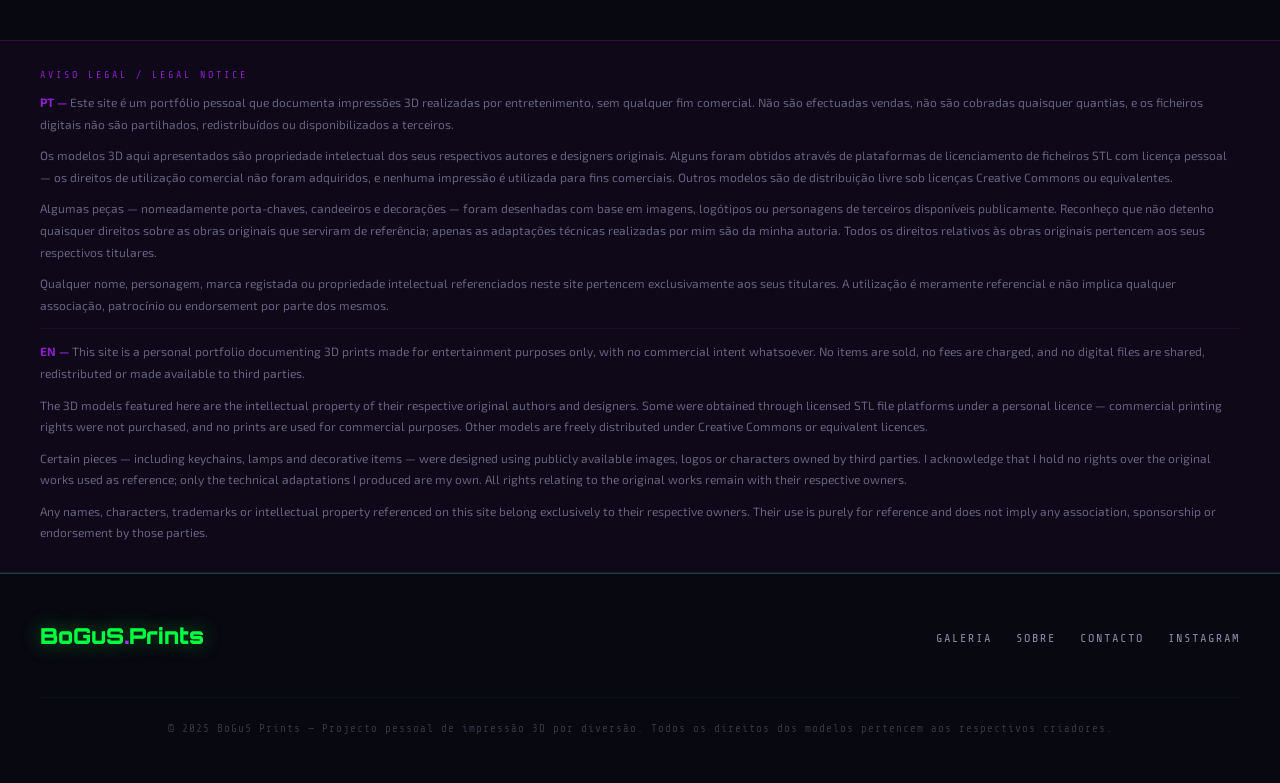
==== commit c7f1a792: "Adicionar legenda "it's over 9000" ao stat de peças Pequena legenda por baixo do número absurdo (900" ====
--- a/index.html
+++ b/index.html
@@ -58,6 +58,7 @@
   .stat-card{background:var(--card-bg);border:1px solid rgba(0,255,65,.1);padding:32px 24px;text-align:center}
   .stat-num{font-family:'Orbitron',monospace;font-weight:900;font-size:40px;color:var(--neon-green);text-shadow:0 0 20px rgba(0,255,65,.4)}
   .stat-label{font-family:'Share Tech Mono',monospace;font-size:11px;color:var(--text-dim);letter-spacing:2px;text-transform:uppercase;margin-top:8px}
+  .stat-sub{font-family:'Share Tech Mono',monospace;font-size:9px;color:var(--text-dim);opacity:.5;letter-spacing:1px;font-style:italic;margin-top:4px}
   .about-grid{display:grid;grid-template-columns:repeat(auto-fill,minmax(300px,1fr));gap:2px}
   .about-card{background:var(--card-bg);border:1px solid rgba(0,255,65,.1);padding:40px 32px;position:relative;transition:border-color .3s;overflow:hidden}
   .about-card::before{content:'';position:absolute;top:0;left:0;width:3px;height:0;background:var(--neon-green);transition:height .4s ease}
@@ -173,7 +174,7 @@
 <div style="position:relative;z-index:1;background:rgba(0,255,65,.02);border-top:1px solid rgba(0,255,65,.1);border-bottom:1px solid rgba(0,255,65,.1);">
   <div style="max-width:1200px;margin:0 auto;padding:0 40px;">
     <div class="stats-grid">
-      <div class="stat-card"><div class="stat-num">9001</div><div class="stat-label">Peças impressas</div></div>
+      <div class="stat-card"><div class="stat-num">9001</div><div class="stat-label">Peças impressas</div><div class="stat-sub">it's over 9000</div></div>
       <div class="stat-card"><div class="stat-num">FDM</div><div class="stat-label">Tecnologia</div></div>
       <div class="stat-card"><div class="stat-num">∞</div><div class="stat-label">Diversão</div></div>
     </div>
